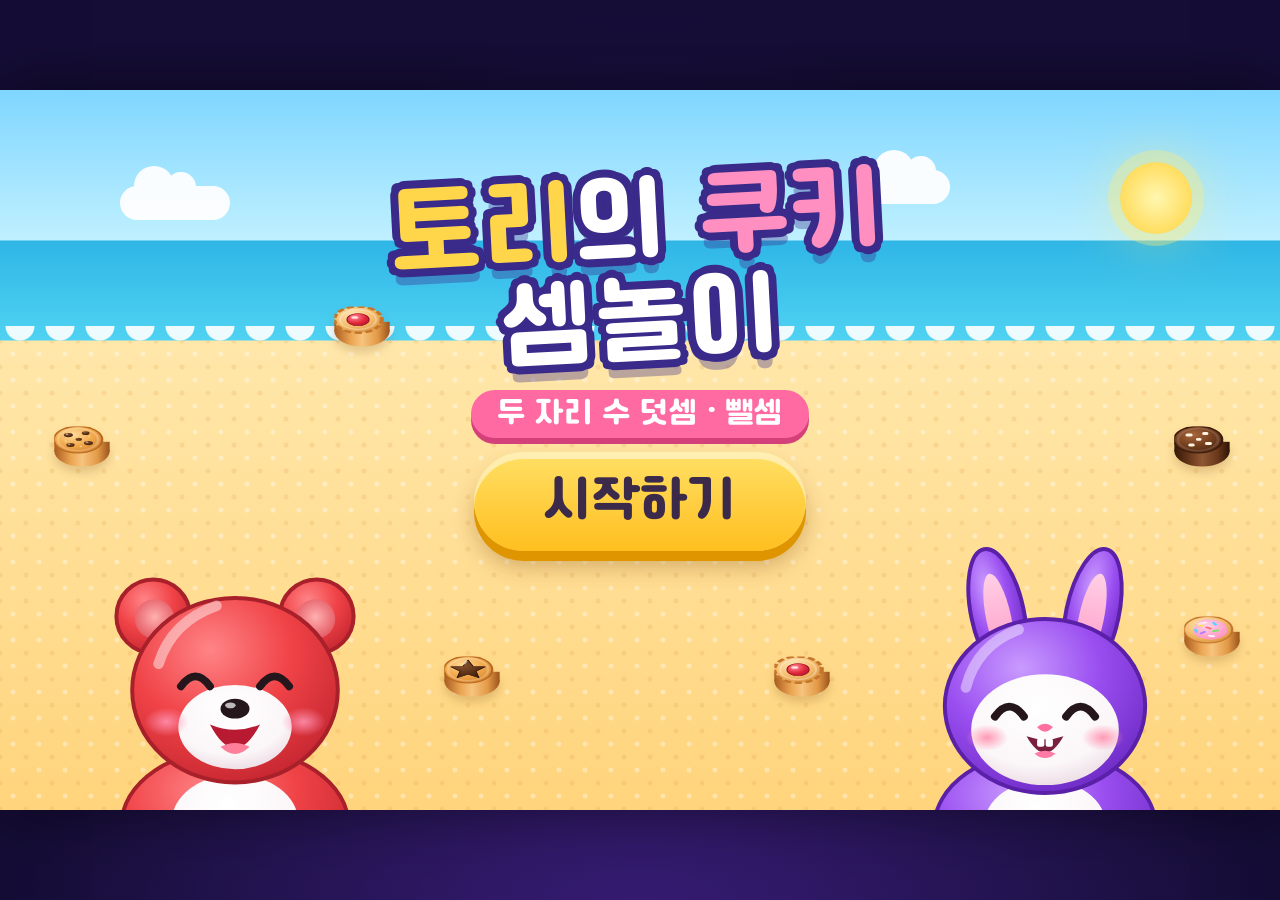
==== math.html @ 64b32925 "Switch game font to Cafe24 Ssurround, embedded as a subset The font is subset to the characters the " ====
<!doctype html>
<html lang="ko">
<head>
<meta charset="utf-8">
<meta name="viewport" content="width=device-width,initial-scale=1,maximum-scale=1,user-scalable=no,viewport-fit=cover">
<meta name="apple-mobile-web-app-capable" content="yes">
<meta name="mobile-web-app-capable" content="yes">
<meta name="apple-mobile-web-app-title" content="쿠키 셈놀이">
<title>토리의 쿠키 셈놀이</title>
<style>
/* 글꼴: tools/embed_font.py 가 아래 표시 사이에 넣는다 */
/*FONT-BEGIN*/@font-face{font-family:'Cafe24Ssurround';font-display:block;src:url([data-uri]) format('woff2')}/*FONT-END*/
/* 1280x720 고정 캔버스를 화면에 맞춰 확대/축소하는 앱형 레이아웃. 자리값 색: 십=파랑, 일=주황 */
:root{
  --navy:#1b2766; --navy-deep:#0f1846;
  --sun:#ffc93c; --sun-d:#df9500;
  --green-d:#1f8a14;
  --tori:#f04347; --bora:#9a4ef0;
  --tens:#2d7ff9; --ones:#ff8a00;
  --ink:#3b2a4a;
  --table:#ffc4da;
  --font:'Cafe24Ssurround','Apple SD Gothic Neo','Malgun Gothic','Noto Sans KR',sans-serif;
  color-scheme:light;
}
*{box-sizing:border-box}
html,body{height:100%;margin:0;overflow:hidden;background:#150d36}
body{font-family:var(--font);color:var(--ink);-webkit-user-select:none;user-select:none;-webkit-touch-callout:none;touch-action:manipulation;-webkit-tap-highlight-color:transparent}
button{font-family:var(--font);color:inherit;-webkit-tap-highlight-color:transparent;touch-action:manipulation}
button:focus-visible{outline:4px solid #fff;outline-offset:3px}
#app{position:fixed;inset:0;overflow:hidden;
  background:
    radial-gradient(1.5px 1.5px at 12% 18%,#fff 60%,transparent 70%),
    radial-gradient(1.2px 1.2px at 28% 72%,#cfc6ff 60%,transparent 70%),
    radial-gradient(1.8px 1.8px at 46% 30%,#fff 60%,transparent 70%),
    radial-gradient(1.2px 1.2px at 64% 84%,#fff 60%,transparent 70%),
    radial-gradient(1.6px 1.6px at 82% 22%,#e2dcff 60%,transparent 70%),
    radial-gradient(1.2px 1.2px at 92% 64%,#fff 60%,transparent 70%),
    radial-gradient(ellipse at 50% 120%,#3a1d7a,#150d36 70%);}
#stage{position:absolute;left:50%;top:50%;width:1280px;height:720px;transform-origin:center center;overflow:hidden;background:#fff3b5;box-shadow:0 0 60px rgba(0,0,0,.5)}
.screen{position:absolute;inset:0;display:none}
.screen.on{display:block}

/* ---------- 상단바 ---------- */
.topbar{position:absolute;left:0;right:0;top:0;height:60px;background:linear-gradient(#2a3c8e,#1b2766);display:flex;align-items:center;gap:12px;padding:0 14px;z-index:20;color:#fff;box-shadow:0 3px 0 rgba(0,0,0,.18)}
.ibtn{width:44px;height:44px;flex:none;border-radius:13px;border:none;background:linear-gradient(#ffd75e,#ffc12e);box-shadow:inset 0 3px 0 rgba(255,255,255,.5),0 4px 0 var(--sun-d);display:grid;place-items:center;cursor:pointer;padding:0}
.ibtn:active{transform:translateY(3px);box-shadow:0 1px 0 var(--sun-d)}
.ibtn svg{width:26px;height:26px}
.tb-title{font-size:25px;flex:1;min-width:0;white-space:nowrap;overflow:hidden;text-overflow:ellipsis;letter-spacing:.5px}
.pill{height:40px;border-radius:20px;background:var(--navy-deep);display:flex;align-items:center;justify-content:center;gap:8px;font-size:22px;padding:0 16px 0 10px;position:relative;overflow:hidden;font-variant-numeric:tabular-nums;flex:none}
.pill svg{width:26px;height:26px;flex:none;position:relative}
.pill span{position:relative}
.pill .fill{position:absolute;left:3px;top:3px;bottom:3px;border-radius:17px;background:linear-gradient(#ffbe45,#ff8d1c);width:0;transition:width .5s ease}

/* ---------- 놀이 화면: 방 ---------- */
.scene{position:absolute;left:0;right:0;top:60px;height:500px;overflow:hidden}
.wall{position:absolute;left:0;right:0;top:0;height:194px;background:
  radial-gradient(circle at 32px 32px,rgba(255,255,255,.7) 4px,transparent 5px) 0 0/64px 64px,
  repeating-linear-gradient(90deg,rgba(255,214,120,.28) 0 30px,transparent 30px 64px),
  linear-gradient(#fff9d8,#ffe89a)}
.wall::after{content:'';position:absolute;inset:0;background:radial-gradient(ellipse at 50% 20%,rgba(255,255,255,.55),transparent 60%)}
.bunting{position:absolute;left:0;top:-4px;width:1280px;height:46px;z-index:1;animation:sway 4s ease-in-out infinite;transform-origin:50% 0}
@keyframes sway{0%,100%{transform:rotate(-.3deg)}50%{transform:rotate(.3deg)}}
.window{position:absolute;left:532px;top:10px;width:216px;height:116px;border-radius:14px;
  background:
    radial-gradient(circle at 168px 30px,#fff6b0 0 16px,rgba(255,240,150,.5) 17px,transparent 30px),
    radial-gradient(ellipse 70px 16px at 60px 34px,#fff 60%,transparent 62%),
    radial-gradient(ellipse 40px 12px at 92px 26px,#fff 60%,transparent 62%),
    radial-gradient(ellipse 160px 50px at 40px 120px,#7fcf5b 60%,transparent 61%),
    radial-gradient(ellipse 180px 46px at 190px 126px,#98dc6c 60%,transparent 61%),
    linear-gradient(#73c8ff,#cdf1ff);
  box-shadow:0 0 0 9px #c8916c,0 0 0 12px #a8714f,inset 0 6px 12px rgba(0,0,0,.08),0 10px 18px 10px rgba(120,70,20,.12)}
.window::before,.window::after{content:'';position:absolute;background:linear-gradient(90deg,#b98060,#d7a17c,#b98060)}
.window::before{left:50%;top:0;bottom:0;width:8px;margin-left:-4px}
.window::after{top:50%;left:0;right:0;height:8px;margin-top:-4px;background:linear-gradient(#d7a17c,#b98060)}
.sill{position:absolute;left:512px;top:128px;width:256px;height:12px;border-radius:5px;background:linear-gradient(#e0ab84,#b98060);box-shadow:0 5px 8px rgba(120,70,20,.2)}
.curtain{position:absolute;top:0;width:52px;height:156px;border-radius:0 0 26px 26px;background:repeating-linear-gradient(90deg,#a3dc6a 0 9px,#c6f08f 9px 17px,#b4e57c 17px 26px);box-shadow:inset 0 -10px 12px rgba(60,120,20,.15)}
.curtain.l{left:488px;transform:skewX(4deg)}.curtain.r{left:740px;transform:skewX(-4deg)}
.table{position:absolute;left:0;right:0;top:192px;bottom:0;z-index:2;background-color:var(--table);
  background-image:linear-gradient(rgba(150,40,90,.16),transparent 46px),linear-gradient(90deg,rgba(255,255,255,.4) 50%,transparent 50%),linear-gradient(rgba(255,255,255,.4) 50%,transparent 50%);
  background-size:100% 100%,54px 54px,54px 54px;border-top:7px solid #ffe3ee;box-shadow:0 -3px 0 #f6a9c8}

/* ---------- 캐릭터 ---------- */
.chr-wrap{position:absolute;top:0;width:220px;height:210px;z-index:1;--lx:0;--ly:0}
.chr-wrap.tori{left:200px}.chr-wrap.bora{left:860px}
.chr{width:100%;height:100%;display:block;overflow:visible}
.chr .bob{transform-origin:110px 210px;animation:breathe 2.6s ease-in-out infinite}
.chr-wrap.hop .bob{animation:hop .55s ease}
.chr-wrap.shake .bob{animation:headshake .5s ease}
@keyframes breathe{0%,100%{transform:scale(1,1)}50%{transform:scale(1.018,.985)}}
@keyframes hop{0%{transform:translateY(0)}20%{transform:translateY(4px) scale(1.06,.92)}50%{transform:translateY(-26px) scale(.96,1.05)}80%{transform:translateY(2px) scale(1.04,.95)}100%{transform:none}}
@keyframes headshake{0%,100%{transform:rotate(0)}25%{transform:rotate(-5deg)}75%{transform:rotate(5deg)}}
.chr .look{transform:translate(calc(var(--lx)*1px),calc(var(--ly)*1px));transition:transform .35s ease}
.chr .blink{transform-box:fill-box;transform-origin:center;animation:blink 4.6s infinite}
.chr-wrap.bora .blink{animation-delay:1.7s;animation-duration:5.3s}
@keyframes blink{0%,93%,100%{transform:scaleY(1)}95.5%{transform:scaleY(.08)}}
.chr .ears{transform-box:fill-box;transform-origin:50% 100%}
.chr-wrap.bora .earL{transform-box:fill-box;transform-origin:50% 95%;animation:earL 3.2s ease-in-out infinite}
.chr-wrap.bora .earR{transform-box:fill-box;transform-origin:50% 95%;animation:earR 3.2s ease-in-out infinite .4s}
@keyframes earL{0%,100%{transform:rotate(0)}50%{transform:rotate(-6deg)}}
@keyframes earR{0%,100%{transform:rotate(0)}50%{transform:rotate(6deg)}}
.chr .e-happy,.chr .e-sad,.chr .e-wow,.chr .m-happy,.chr .m-sad,.chr .m-wow,.chr .m-eat{display:none}
.chr[data-mood=happy] .e-normal,.chr[data-mood=happy] .m-normal,.chr[data-mood=happy] .brow,
.chr[data-mood=sad] .e-normal,.chr[data-mood=sad] .m-normal,.chr[data-mood=sad] .brow,
.chr[data-mood=wow] .e-normal,.chr[data-mood=wow] .m-normal,
.chr[data-mood=eat] .e-normal,.chr[data-mood=eat] .m-normal,.chr[data-mood=eat] .brow{display:none}
.chr[data-mood=happy] .e-happy,.chr[data-mood=happy] .m-happy,.chr[data-mood=sad] .e-sad,.chr[data-mood=sad] .m-sad,
.chr[data-mood=wow] .e-wow,.chr[data-mood=wow] .m-wow,.chr[data-mood=eat] .e-happy,.chr[data-mood=eat] .m-eat{display:inline}
.chr .m-eat{transform-box:fill-box;transform-origin:50% 0;animation:chew .22s ease-in-out infinite alternate}
@keyframes chew{from{transform:scaleY(1)}to{transform:scaleY(.35)}}
.paws{position:absolute;top:178px;width:160px;height:40px;z-index:4;pointer-events:none}
.paws.tori{left:230px}.paws.bora{left:890px}
.paws .p{transform-box:fill-box;transform-origin:50% 100%;transition:transform .2s}
.paws.clap .p1{animation:pawtap .3s ease-in-out infinite alternate}
.paws.clap .p2{animation:pawtap .3s ease-in-out infinite alternate .15s}
@keyframes pawtap{from{transform:translateY(0)}to{transform:translateY(-12px) rotate(-6deg)}}

/* ---------- 말풍선 / 칠판 ---------- */
.bub{position:absolute;top:14px;width:136px;height:136px;border-radius:50%;background:radial-gradient(circle at 38% 30%,#fff 55%,#f1ecfb);display:grid;place-items:center;font-size:84px;line-height:1;z-index:4;box-shadow:0 7px 0 rgba(120,60,90,.14),0 12px 22px rgba(120,60,90,.14)}
.bub::after{content:'';position:absolute;bottom:-14px;left:50%;margin-left:-14px;border:14px solid transparent;border-top-color:#f9f7fd;border-bottom:0}
.bub.l{left:58px;color:var(--tori)}.bub.r{left:1086px;color:var(--bora)}
.bub .num{display:block;font-variant-numeric:tabular-nums}
.blabel{position:absolute;top:158px;width:150px;text-align:center;font-size:19px;z-index:4;color:#fff;background:rgba(80,40,110,.82);border-radius:14px;padding:3px 0}
.blabel.l{left:51px}.blabel.r{left:1079px}
.blabel:empty{display:none}
.qbox{display:grid;place-items:center;width:72px;height:86px;border:5px solid #e3263a;color:#e3263a;font-size:70px;border-radius:6px}
.qbox.typed{border-color:var(--bora);color:var(--bora);font-size:60px;width:96px}
.qbox .ghost{opacity:.3}
.bub.pop{animation:bubpop .4s cubic-bezier(.2,1.6,.4,1)}
@keyframes bubpop{0%{transform:scale(.8)}50%{transform:scale(1.14)}100%{transform:scale(1)}}
.eq{position:absolute;left:460px;top:126px;width:360px;height:70px;z-index:4;background:linear-gradient(#428a67,#2f6b4f);border:7px solid #c8916c;border-radius:14px;color:#fff;font-size:42px;display:flex;align-items:center;justify-content:center;gap:10px;box-shadow:inset 0 2px 0 rgba(255,255,255,.15),0 0 0 2px #a8714f,0 8px 12px rgba(80,30,40,.28);white-space:nowrap}
.eq .t{color:#a6d0ff}.eq .o{color:#ffd28a}.eq .op{color:#fff;opacity:.9}
.eq .q{display:inline-grid;place-items:center;min-width:52px;height:50px;border:3px dashed rgba(255,255,255,.7);border-radius:8px;font-size:38px}
.eq .lbl{font-size:30px;opacity:.9}
.eq .solved{color:#c8ff9e;display:inline-block;animation:bubpop .45s cubic-bezier(.2,1.6,.4,1)}

/* ---------- 접시 / 쿠키 ---------- */
.plate{position:absolute;top:204px;width:600px;height:280px;border-radius:150px/120px;background:radial-gradient(ellipse at 50% 25%,#fff,#eef2f6);z-index:3;box-shadow:0 11px 0 #ecc3d6,0 20px 28px rgba(160,40,90,.25),inset 0 -5px 0 rgba(0,0,0,.04)}
.plate::before{content:'';position:absolute;inset:16px;border-radius:134px/104px;background:radial-gradient(ellipse at 50% 30%,#fbffff,#d3edf6);box-shadow:inset 0 6px 10px rgba(80,130,160,.18)}
.plate::after{content:'';position:absolute;left:70px;top:8px;width:150px;height:22px;border-radius:50%;border-top:5px solid rgba(255,255,255,.95);transform:rotate(-6deg)}
.plate.L{left:20px}.plate.R{left:660px}
.scene.mode-count .plate.L{left:340px}
.scene.mode-count .plate.R{display:none}
.inner{position:absolute;inset:0;display:flex;align-items:flex-end;justify-content:center;gap:20px;padding-bottom:42px}
.rods{display:flex;gap:3px;align-items:flex-end;min-height:190px}
.singles{position:relative;width:236px;height:164px;flex:none}
.tfbg{position:absolute;left:-6px;width:248px;height:84px;padding:6px;display:grid;grid-template-columns:repeat(5,44px);grid-template-rows:34px 34px;gap:4px;border-radius:16px;background:linear-gradient(#fffaf2,#f6ead8);box-shadow:0 4px 0 #e6cfae,0 6px 10px rgba(140,90,30,.15)}
.tfbg i{border-radius:50%;margin:3px 2px;background:radial-gradient(ellipse at 50% 40%,#e6cfb0 40%,#f3e4cf 75%);box-shadow:inset 0 2px 3px rgba(120,80,30,.18)}
.tfbg.f0{bottom:-6px}.tfbg.f1{top:-6px;display:none}
.singles.two .tfbg.f1{display:grid;animation:pin .35s cubic-bezier(.2,1.4,.4,1)}
.sgrid{position:absolute;inset:0;display:grid;grid-template-columns:repeat(5,44px);grid-template-rows:34px 34px 12px 34px 34px;gap:4px}
.item{position:relative;cursor:pointer;will-change:transform;transform-origin:50% 75%}
.ck{width:44px;height:34px}
.ck>svg{width:100%;height:100%;display:block;filter:drop-shadow(0 3px 1px rgba(120,60,20,.28))}
.rod{width:30px;height:190px}
.rod>svg{width:100%;height:100%;display:block;overflow:visible;filter:drop-shadow(2px 4px 1px rgba(120,60,20,.25))}
.rod .band{transform-box:fill-box;transform-origin:center}
.rod.wrap .band{animation:bandwrap .5s cubic-bezier(.2,1.5,.4,1) both}
@keyframes bandwrap{from{transform:scaleX(0) scaleY(.4)}to{transform:none}}
.rod.snap .band{animation:bandsnap .4s ease-in forwards}
@keyframes bandsnap{to{transform:translate(18px,-40px) rotate(40deg);opacity:0}}
.item.counted>svg{filter:drop-shadow(0 0 4px #ffd000) drop-shadow(0 0 3px #ffb300) drop-shadow(0 3px 1px rgba(120,60,20,.25))}
.item.glow>svg{filter:drop-shadow(0 0 7px #fff36b) drop-shadow(0 0 3px #ffcf00)}
.badge{position:absolute;left:50%;transform:translateX(-50%);background:linear-gradient(#ffe066,#ffc12e);color:var(--ink);border-radius:10px;font-size:18px;padding:1px 7px;white-space:nowrap;box-shadow:0 2px 0 var(--sun-d);pointer-events:none;animation:badgein .35s cubic-bezier(.2,1.6,.4,1)}
@keyframes badgein{from{transform:translateX(-50%) scale(0)}}
.rod .badge{top:-30px;font-size:19px}
.ck .badge{top:-16px;font-size:14px;padding:0 5px}

.hand{position:absolute;left:0;top:0;width:66px;height:66px;z-index:30;pointer-events:none;display:none;filter:drop-shadow(0 4px 4px rgba(0,0,0,.25))}
.hand.on{display:block;animation:handtap 1s ease-in-out infinite}
@keyframes handtap{0%,100%{translate:0 0}50%{translate:6px 14px}}

/* ---------- 효과 ---------- */
.fx{position:absolute;inset:0;pointer-events:none;z-index:40;overflow:hidden}
.okring{position:absolute;left:50%;top:50%;width:230px;height:230px;margin:-115px 0 0 -115px;border-radius:50%;border:46px solid #4fd534;box-shadow:inset 0 0 0 5px rgba(255,255,255,.55),0 0 0 8px #fff,0 12px 22px rgba(0,0,0,.25);background:radial-gradient(circle,rgba(255,255,255,.35),transparent 60%);animation:okpop 1.1s ease forwards}
@keyframes okpop{0%{transform:scale(.2) rotate(-40deg);opacity:0}25%{transform:scale(1.12) rotate(0);opacity:1}40%{transform:scale(1)}80%{transform:scale(1);opacity:1}100%{transform:scale(1.25);opacity:0}}
.xmark{position:absolute;left:50%;top:50%;width:170px;height:170px;margin:-85px 0 0 -85px;animation:xpop .9s ease forwards}
@keyframes xpop{0%{transform:scale(.2);opacity:0}25%{transform:scale(1.1);opacity:1}35%{transform:scale(1) translateX(-10px)}45%{transform:translateX(10px)}55%{transform:translateX(-6px)}65%{transform:none;opacity:1}100%{opacity:0}}
.xmark::before,.xmark::after{content:'';position:absolute;left:50%;top:50%;width:170px;height:38px;margin:-19px 0 0 -85px;border-radius:19px;background:#ff4a5a;box-shadow:0 0 0 6px #fff}
.xmark::before{transform:rotate(45deg)}.xmark::after{transform:rotate(-45deg)}
.spark{position:absolute;font-size:28px;line-height:1;animation:spark .9s ease-out forwards}
@keyframes spark{0%{transform:translate(0,0) scale(.4) rotate(0);opacity:1}100%{transform:translate(var(--dx),var(--dy)) scale(1.1) rotate(200deg);opacity:0}}
.conf{position:absolute;width:12px;height:18px;border-radius:3px;animation:conf 1.4s cubic-bezier(.2,.6,.4,1) forwards}
@keyframes conf{0%{transform:translate(0,0) rotate(0);opacity:1}60%{opacity:1}100%{transform:translate(var(--dx),calc(var(--dy) + 260px)) rotate(var(--r));opacity:0}}
.puff{position:absolute;width:14px;height:14px;border-radius:50%;background:#fff;opacity:.9;animation:puff .45s ease-out forwards}
@keyframes puff{to{transform:translate(var(--dx),var(--dy)) scale(1.8);opacity:0}}
.crumb{position:absolute;width:7px;height:6px;border-radius:40%;background:#c98236;animation:crumb .7s ease-in forwards}
@keyframes crumb{to{transform:translate(var(--dx),60px) rotate(140deg);opacity:0}}
.floattxt{position:absolute;font-size:34px;color:#fff;text-shadow:-3px -3px 0 #3b2a4a,3px -3px 0 #3b2a4a,-3px 3px 0 #3b2a4a,3px 3px 0 #3b2a4a,0 4px 0 #3b2a4a,0 -4px 0 #3b2a4a,4px 0 0 #3b2a4a,-4px 0 0 #3b2a4a;animation:floatup 1.1s ease-out forwards;white-space:nowrap}
.floattxt.sm{font-size:22px;color:#ffe066;animation-duration:.8s}
@keyframes floatup{0%{transform:translate(-50%,0) scale(.5);opacity:0}20%{transform:translate(-50%,-10px) scale(1.15);opacity:1}100%{transform:translate(-50%,-70px) scale(1);opacity:0}}
.banner{position:absolute;left:50%;top:150px;transform:translateX(-50%);background:linear-gradient(#ffe066,#ffbe1f);color:var(--ink);font-size:40px;padding:10px 34px;border-radius:40px;box-shadow:0 6px 0 var(--sun-d),0 12px 20px rgba(120,60,0,.25);white-space:nowrap;animation:banner 1.5s cubic-bezier(.2,1.4,.4,1) forwards}
@keyframes banner{0%{transform:translateX(-50%) scale(0)}15%{transform:translateX(-50%) scale(1.1)}25%,80%{transform:translateX(-50%) scale(1);opacity:1}100%{transform:translateX(-50%) translateY(-20px);opacity:0}}

/* ---------- 풀이 설명 ---------- */
.explain{position:absolute;inset:0;z-index:35;display:none;background:rgba(45,20,70,.5)}
.explain.on{display:block;animation:fadein .3s ease}
@keyframes fadein{from{opacity:0}to{opacity:1}}
.xb{position:absolute;top:14px;width:136px;height:136px;border-radius:50%;background:#fff;display:grid;place-items:center;font-size:84px;box-shadow:0 0 0 6px rgba(255,255,255,.35)}
.xb.l{left:58px;color:var(--tori)}.xb.r{left:1086px;color:var(--bora)}
.arr{position:absolute;left:210px;top:70px;width:862px;height:26px}
.arr .track{position:absolute;left:0;right:34px;top:3px;height:20px;background:#fff;border-radius:4px}
.arr .afill{position:absolute;left:0;top:3px;height:20px;width:0;background:#5be22f;border-radius:4px}
.arr.go .afill{animation:afill 1s ease forwards .2s}
@keyframes afill{to{width:calc(100% - 34px)}}
.arr .head{position:absolute;right:0;top:-12px;border:25px solid transparent;border-left:36px solid #fff;border-right:0;transition:border-left-color .2s 1.2s}
.arr.go .head{border-left-color:#5be22f}
.arrlabel{position:absolute;left:210px;width:828px;top:20px;text-align:center;color:#fff;font-size:32px;text-shadow:0 2px 0 rgba(0,0,0,.35)}
.vcard{position:absolute;left:190px;top:190px;width:900px;height:296px;background:#fff;border-radius:30px;box-shadow:0 10px 0 rgba(90,40,120,.25);display:flex;align-items:center;gap:34px;padding:18px 40px;animation:cardin .45s cubic-bezier(.2,1.3,.4,1)}
@keyframes cardin{from{transform:translateY(40px) scale(.9);opacity:0}to{transform:none;opacity:1}}
.vg{display:grid;grid-template-columns:56px 84px 84px;grid-template-rows:28px 30px 64px 64px 8px 66px;font-size:58px;text-align:center;align-items:center;flex:none;font-variant-numeric:tabular-nums}
.vg .hd{font-size:21px;border-radius:9px;margin:0 14px;line-height:28px}
.vg .t{color:var(--tens)}.vg .o{color:var(--ones)}
.vg .hd.t{background:var(--tens);color:#fff}.vg .hd.o{background:var(--ones);color:#fff}
.vg .mk{font-size:28px;color:#e3263a;align-self:end}
.vg .line{grid-column:1/4;height:6px;background:var(--ink);border-radius:3px}
.vg .op{font-size:56px;color:var(--ink)}
.vg .strike{position:relative}
.vg .strike::after{content:'';position:absolute;left:14%;right:14%;top:50%;height:6px;background:#e3263a;border-radius:3px;transform:rotate(-30deg) scaleX(0);animation:strike .3s ease forwards var(--d,0s)}
@keyframes strike{to{transform:rotate(-30deg) scaleX(1)}}
.vg .res{font-size:64px}
.pin{opacity:0;animation:pin .35s cubic-bezier(.2,1.4,.4,1) forwards;animation-delay:var(--d,0s)}
@keyframes pin{from{opacity:0;transform:scale(.3)}to{opacity:1;transform:none}}
.vsteps{display:flex;flex-direction:column;gap:12px;font-size:29px;min-width:0}
.vsteps .st{display:flex;align-items:center;gap:10px;line-height:1.25}
.vsteps .st b{font-weight:400;color:#fff;background:var(--ink);border-radius:10px;padding:2px 10px;font-size:22px;flex:none}
.vsteps .st b.o{background:var(--ones)}.vsteps .st b.t{background:var(--tens)}.vsteps .st b.r{background:#e3263a}
.vsteps .big{font-size:40px;margin-top:4px}
.cntrow{display:flex;align-items:center;gap:14px;font-size:32px}
.miniset{display:flex;gap:4px;align-items:flex-end;flex:none;width:250px;flex-wrap:wrap}
.miniset .mr{width:14px;height:64px;border-radius:6px;background:repeating-linear-gradient(#f3a646 0 5px,#c9802f 5px 6.4px);position:relative}
.miniset .mr::after{content:'';position:absolute;left:-2px;right:-2px;top:24px;height:14px;background:var(--tens);border-radius:3px}
.miniset .mc{width:20px;height:20px;border-radius:50%;background:radial-gradient(circle at 40% 35%,#f8c46e,#e19a3f);border:2px solid #c9802f}

/* ---------- 아래 판 ---------- */
.dock{position:absolute;left:0;right:0;top:560px;height:160px;z-index:6;background:linear-gradient(#f9a6c6,#f084ae);display:flex;align-items:center;justify-content:center;gap:26px;border-top:6px solid #ffd3e3;box-shadow:inset 0 10px 14px -8px rgba(150,30,80,.25)}
.ans{width:200px;height:112px;border:none;border-radius:24px;background:linear-gradient(#6ee752,#36bb22 70%);box-shadow:inset 0 6px 0 rgba(255,255,255,.4),inset 0 -6px 0 rgba(0,0,0,.08),0 8px 0 var(--green-d),0 14px 18px rgba(80,0,40,.22);color:#fff;font-size:74px;line-height:1;text-shadow:0 3px 0 rgba(0,0,0,.18);cursor:pointer;animation:ansin .4s cubic-bezier(.2,1.5,.4,1) backwards;font-variant-numeric:tabular-nums}
.ans:active{transform:translateY(6px);box-shadow:inset 0 6px 0 rgba(255,255,255,.35),0 2px 0 var(--green-d)}
.ans.wrong{background:#cdbdc6;box-shadow:0 8px 0 #9f8d99;color:#f5eef2;animation:shake .45s ease;pointer-events:none}
.ans.right{animation:rightpop .5s cubic-bezier(.2,1.6,.4,1)}
.ans.pulse{animation:pulse .9s ease-in-out infinite}
@keyframes ansin{from{transform:translateY(50px) scale(.6);opacity:0}}
@keyframes rightpop{0%{transform:scale(1)}40%{transform:scale(1.18)}100%{transform:scale(1.05)}}
@keyframes shake{0%,100%{transform:translateX(0)}20%{transform:translateX(-12px)}40%{transform:translateX(10px)}60%{transform:translateX(-7px)}80%{transform:translateX(4px)}}
@keyframes pulse{0%,100%{transform:scale(1)}50%{transform:scale(1.08);filter:brightness(1.15)}}
.prompt{display:flex;align-items:center;gap:16px;background:#fff;border-radius:44px;padding:16px 40px 16px 18px;font-size:34px;box-shadow:0 7px 0 #df73a0,0 12px 18px rgba(120,20,70,.18);animation:ansin .4s ease backwards;max-width:1180px}
.prompt .ic{width:52px;height:52px;border-radius:50%;background:var(--bora);display:grid;place-items:center;flex:none}
.prompt .ic svg{width:32px;height:32px}
.kp{display:flex;gap:10px}
.key{width:78px;height:100px;border:none;border-radius:18px;background:linear-gradient(#6ee752,#36bb22 70%);box-shadow:inset 0 5px 0 rgba(255,255,255,.4),0 7px 0 var(--green-d);color:#fff;font-size:54px;cursor:pointer;line-height:1;text-shadow:0 2px 0 rgba(0,0,0,.18)}
.key:active{transform:translateY(5px);box-shadow:0 2px 0 var(--green-d)}
.key.del{width:110px;background:linear-gradient(#ffb8cf,#ff8db1);box-shadow:inset 0 5px 0 rgba(255,255,255,.35),0 7px 0 #d55c86;font-size:30px}
.key.ok{width:150px;background:linear-gradient(#ffdf6e,#ffbd1f);box-shadow:inset 0 5px 0 rgba(255,255,255,.45),0 7px 0 var(--sun-d);color:var(--ink);font-size:40px;text-shadow:none}
.nextbtn{position:relative;overflow:hidden;width:420px;height:104px;border:none;border-radius:52px;background:linear-gradient(#ffdf6e,#ffbd1f);box-shadow:inset 0 6px 0 rgba(255,255,255,.45),0 8px 0 var(--sun-d);font-size:46px;color:var(--ink);cursor:pointer;animation:ansin .4s ease backwards}
.nextbtn .tm{position:absolute;left:0;bottom:0;height:10px;background:rgba(160,90,0,.35);width:0}
.nextbtn span{position:relative}

/* ---------- 지도 ---------- */
.mapbg{position:absolute;inset:0;background:linear-gradient(#7fd6ff 0,#bff0ff 150px,#2fb6e6 151px,#4fd2f2 250px,#ffe7aa 251px,#ffd47c 100%)}
.mapbg::after{content:'';position:absolute;left:0;right:0;top:251px;bottom:0;background:radial-gradient(circle,rgba(255,255,255,.35) 2px,transparent 3px) 0 0/26px 26px,radial-gradient(circle,rgba(220,150,60,.18) 2px,transparent 3px) 13px 13px/26px 26px}
.wave{position:absolute;left:0;right:0;top:236px;height:28px;background:radial-gradient(circle at 20px 0,#fff 14px,transparent 15px) 0 0/40px 28px;opacity:.9;animation:wave 3s ease-in-out infinite}
@keyframes wave{0%,100%{background-position:0 0}50%{background-position:14px 3px}}
.sun{position:absolute;left:1120px;top:72px;width:72px;height:72px;border-radius:50%;background:radial-gradient(circle,#fff7b0,#ffd23c);box-shadow:0 0 0 12px rgba(255,236,120,.35),0 0 60px rgba(255,236,120,.6)}
.cloud{position:absolute;height:34px;border-radius:20px;background:#fff;opacity:.95;animation:drift 18s linear infinite alternate}
.cloud::before,.cloud::after{content:'';position:absolute;background:#fff;border-radius:50%}
.cloud::before{width:40px;height:40px;left:14px;top:-20px}.cloud::after{width:30px;height:30px;left:46px;top:-14px}
@keyframes drift{to{transform:translateX(80px)}}
.mapdeco{position:absolute;pointer-events:none}
.mappath{position:absolute;inset:0;pointer-events:none}
.node{position:absolute;width:150px;height:170px;border:none;background:none;padding:0;cursor:pointer;display:flex;flex-direction:column;align-items:center;gap:4px}
.node .pad{width:96px;height:96px;border-radius:50%;display:grid;place-items:center;font-size:46px;color:#fff;background:radial-gradient(circle at 50% 30%,#d3dae8,#8794b0 70%);box-shadow:inset 0 -8px 0 rgba(0,0,0,.15),inset 0 6px 0 rgba(255,255,255,.35),0 8px 0 #6c7894,0 14px 16px rgba(120,80,20,.3);text-shadow:0 3px 0 rgba(0,0,0,.2)}
.node.done .pad{background:radial-gradient(circle at 50% 30%,#a8ecff,#2e9fe6 70%);box-shadow:inset 0 -8px 0 rgba(0,0,0,.15),inset 0 6px 0 rgba(255,255,255,.4),0 8px 0 #1c74b8,0 14px 16px rgba(120,80,20,.3)}
.node.rec .pad{background:radial-gradient(circle at 50% 30%,#ffe49a,#ff9a1f 70%);box-shadow:inset 0 -8px 0 rgba(0,0,0,.12),inset 0 6px 0 rgba(255,255,255,.45),0 8px 0 #d26d00,0 0 0 8px rgba(255,255,255,.75),0 14px 18px rgba(120,80,20,.35);animation:recpulse 1.4s ease-in-out infinite}
@keyframes recpulse{0%,100%{transform:scale(1)}50%{transform:scale(1.06)}}
.node .nl{font-size:19px;background:rgba(255,255,255,.94);color:var(--ink);border-radius:12px;padding:2px 10px;white-space:nowrap;margin-top:8px;box-shadow:0 3px 0 rgba(180,120,40,.25)}
.node .ns{display:flex;gap:2px}
.node .ns svg{width:24px;height:24px}
.maptori{position:absolute;width:132px;height:126px;pointer-events:none;z-index:5;transition:left .5s cubic-bezier(.4,0,.3,1),top .5s cubic-bezier(.4,0,.3,1);filter:drop-shadow(0 8px 5px rgba(120,70,20,.22))}
.maptori .in{width:100%;height:100%;animation:mapbob 1.2s ease-in-out infinite}
.maptori.jump .in{animation:mapjump .5s ease}
@keyframes mapbob{0%,100%{transform:translateY(0)}50%{transform:translateY(-8px)}}
@keyframes mapjump{0%{transform:translateY(0)}45%{transform:translateY(-70px)}100%{transform:translateY(0)}}
.chest{position:absolute;width:130px;height:150px;border:none;background:none;cursor:pointer;padding:0;display:flex;flex-direction:column;align-items:center}
.chest svg{width:110px;height:100px}
.chest .nl{font-size:19px;background:rgba(255,255,255,.94);border-radius:12px;padding:2px 10px;margin-top:6px}

/* ---------- 시작 화면 ---------- */
.splashcard{position:absolute;left:50%;top:84px;transform:translateX(-50%);display:flex;flex-direction:column;align-items:center;gap:14px;text-align:center;z-index:3}
.logo{font-size:96px;line-height:1.05;color:#fff;letter-spacing:2px;transform:rotate(-3deg);animation:logoin .8s cubic-bezier(.2,1.5,.4,1) backwards;
  text-shadow:-6px -6px 0 #3a2a8a,6px -6px 0 #3a2a8a,-6px 6px 0 #3a2a8a,6px 6px 0 #3a2a8a,0 -8px 0 #3a2a8a,0 8px 0 #3a2a8a,-8px 0 0 #3a2a8a,8px 0 0 #3a2a8a,0 16px 0 rgba(58,42,138,.35)}
@keyframes logoin{from{transform:rotate(-3deg) scale(.3);opacity:0}}
.logo .c1{color:#ffd54a}.logo .c2{color:#ff8fc1}
.subpill{font-size:30px;color:#fff;background:#ff6aa2;border-radius:30px;padding:6px 26px;box-shadow:0 6px 0 #d4417a}
.bigbtn{border:none;cursor:pointer;font-size:50px;color:var(--ink);background:linear-gradient(#ffe066,#ffbf1f);border-radius:60px;padding:20px 70px;box-shadow:inset 0 7px 0 rgba(255,255,255,.5),0 10px 0 var(--sun-d),0 16px 22px rgba(120,60,0,.3);animation:pulse 1.6s ease-in-out infinite}
.bigbtn:active{transform:translateY(6px)}
.splashchars{position:absolute;left:0;right:0;bottom:0;height:280px;pointer-events:none}
.splashchars .chr-wrap{top:auto;bottom:-20px;width:290px;height:277px}
.splashchars .chr-wrap .bob{animation:hopidle 2.2s ease-in-out infinite}
@keyframes hopidle{0%,100%{transform:translateY(0)}50%{transform:translateY(-12px) scale(1.01,.99)}}
.floatck{position:absolute;width:64px;height:50px;animation:floaty 3s ease-in-out infinite;filter:drop-shadow(0 6px 4px rgba(120,70,20,.2))}
@keyframes floaty{0%,100%{transform:translateY(0) rotate(-8deg)}50%{transform:translateY(-16px) rotate(8deg)}}
.rotatehint{position:absolute;inset:0;z-index:200;background:rgba(20,10,50,.92);color:#fff;display:none;flex-direction:column;align-items:center;justify-content:center;gap:20px;font-size:48px;text-align:center}
.rotatehint.on{display:flex}

/* ---------- 결과 화면 ---------- */
.clearbg{position:absolute;inset:0;background:radial-gradient(circle at 25% 45%,rgba(255,255,255,.45),transparent 35%),linear-gradient(160deg,#6c86ff,#8c6cf2 55%,#c79bf5)}
.rays{position:absolute;left:330px;top:370px;width:1400px;height:1400px;margin:-700px 0 0 -700px;background:repeating-conic-gradient(rgba(255,255,255,.12) 0 10deg,transparent 10deg 20deg);border-radius:50%;animation:spin 30s linear infinite;-webkit-mask:radial-gradient(circle,#000 20%,transparent 60%);mask:radial-gradient(circle,#000 20%,transparent 60%)}
@keyframes spin{to{transform:rotate(360deg)}}
.bubbleo{position:absolute;border-radius:50%;border:3px solid rgba(255,255,255,.55);background:radial-gradient(circle at 30% 30%,rgba(255,255,255,.6),rgba(255,255,255,.05) 60%);animation:floaty 5s ease-in-out infinite}
.hangstar{position:absolute;top:0;width:2px;background:rgba(255,255,255,.6)}
.hangstar svg{position:absolute;bottom:-22px;left:-18px;width:38px;height:38px}
.podium{position:absolute;left:100px;top:540px;width:460px;height:90px;border-radius:50%;background:linear-gradient(#f2f7ff,#a9c8f5);box-shadow:inset 0 -12px 0 #7fa4e0,0 14px 0 #5f7fc4,0 24px 30px rgba(40,30,120,.3);z-index:2}
.podchar{position:absolute;z-index:1;width:250px;height:240px}
.podchar.a{left:110px;top:322px}.podchar.b{left:300px;top:330px}
.podchar .chr-wrap{position:absolute;left:0;top:0;width:100%;height:100%}
.podchar .chr-wrap .bob{animation:dance .8s ease-in-out infinite}
.podchar.b .chr-wrap .bob{animation-delay:.4s}
@keyframes dance{0%,100%{transform:rotate(-5deg) translateY(0)}50%{transform:rotate(5deg) translateY(-18px)}}
.cpanel{position:absolute;left:600px;top:40px;width:640px;display:flex;flex-direction:column;align-items:center;gap:14px;z-index:3}
.cleartitle{font-size:118px;line-height:1;color:#ffe14d;transform:rotate(-4deg);letter-spacing:4px;animation:cleartitle .6s cubic-bezier(.2,1.5,.4,1) backwards;
  text-shadow:-7px -7px 0 #3b2a7a,7px -7px 0 #3b2a7a,-7px 7px 0 #3b2a7a,7px 7px 0 #3b2a7a,0 -9px 0 #3b2a7a,0 9px 0 #3b2a7a,-9px 0 0 #3b2a7a,9px 0 0 #3b2a7a,0 18px 0 rgba(40,20,90,.3)}
@keyframes cleartitle{from{transform:rotate(-4deg) scale(.2);opacity:0}}
.cmsg{font-size:34px;color:#fff;text-shadow:0 3px 0 rgba(40,20,90,.4)}
.stars3{display:flex;gap:18px}
.stars3 svg{width:86px;height:86px;filter:drop-shadow(0 5px 0 rgba(40,20,90,.3))}
.stars3 .on{animation:starin .5s cubic-bezier(.2,1.6,.4,1) backwards}
@keyframes starin{from{transform:scale(0) rotate(-90deg)}}
.crow{display:flex;gap:18px;align-items:stretch}
.stats{background:rgba(255,255,255,.94);border-radius:22px;padding:14px 24px;display:grid;grid-template-columns:auto auto;column-gap:24px;row-gap:8px;font-size:28px;align-content:center;font-variant-numeric:tabular-nums}
.stats .k{color:#7a6a90}
.rewards{display:flex;gap:12px}
.rcard{width:128px;background:linear-gradient(#ffe3f1,#ffc4e1);border:4px solid #fff;border-radius:20px;display:flex;flex-direction:column;align-items:center;justify-content:center;gap:4px;padding:10px 6px;font-size:17px;text-align:center;animation:pin .4s cubic-bezier(.2,1.4,.4,1) backwards;opacity:1}
.rcard svg{width:58px;height:58px}
.rcard b{font-weight:400;font-size:26px;color:#2e6fd8}
.cbtns{display:flex;gap:14px;margin-top:4px}
.cbtn{border:none;cursor:pointer;font-size:30px;border-radius:40px;padding:14px 30px;background:#fff;color:var(--ink);box-shadow:0 7px 0 rgba(60,30,110,.35)}
.cbtn.main{background:linear-gradient(#6ee752,#36bb22);color:#fff;box-shadow:0 7px 0 var(--green-d)}
.cbtn.alt{background:linear-gradient(#ffdf6e,#ffbd1f);box-shadow:0 7px 0 var(--sun-d)}
.cbtn:active{transform:translateY(5px)}
.confetti{position:absolute;inset:0;pointer-events:none;z-index:50;overflow:hidden}
.confetti i{position:absolute;top:-30px;width:14px;height:22px;border-radius:3px;animation:fall linear forwards}
@keyframes fall{to{transform:translateY(800px) rotate(720deg)}}

/* ---------- 별 전환 / 모달 ---------- */
.wipe{position:absolute;inset:0;z-index:150;pointer-events:none;display:none}
.wipe.on{display:block;pointer-events:auto}
.wipe svg{position:absolute;width:520px;height:520px;margin:-260px 0 0 -260px;transform:scale(0) rotate(-30deg);transition:transform .5s cubic-bezier(.3,1.2,.5,1)}
.wipe.cover svg{transform:scale(1) rotate(0)}
.modal{position:absolute;inset:0;z-index:120;background:rgba(30,15,60,.55);display:none;align-items:center;justify-content:center}
.modal.on{display:flex;animation:fadein .2s ease}
.mcard{width:640px;background:#fff;border-radius:34px;padding:30px 40px 34px;display:flex;flex-direction:column;align-items:center;gap:16px;box-shadow:0 14px 0 rgba(60,30,110,.3);animation:cardin .35s cubic-bezier(.2,1.3,.4,1);text-align:center}
.mcard h2{margin:0;font-weight:400;font-size:44px}
.mcard .chip{font-size:22px;color:#fff;background:var(--bora);border-radius:16px;padding:3px 16px}
.mcard p{margin:0;font-size:27px;color:#5d4f70;line-height:1.4}
.mcard .ex{font-size:46px;background:#2f6b4f;color:#fff;border-radius:16px;padding:6px 28px;border:6px solid #c8916c}
.mcard .ex .t{color:#a6d0ff}.mcard .ex .o{color:#ffd28a}
.mbtns{display:flex;gap:16px;margin-top:6px}
.setrow{width:100%;display:flex;align-items:center;justify-content:space-between;gap:16px;font-size:28px;padding:8px 0;border-bottom:2px dashed #eadff2;text-align:left}
.seg{display:flex;background:#f0e8f7;border-radius:30px;padding:4px;gap:4px;flex:none}
.seg button{border:none;background:none;font-size:23px;padding:8px 18px;border-radius:24px;cursor:pointer;color:#6a5a80}
.seg button.on{background:var(--bora);color:#fff}
.smallnote{font-size:20px;color:#8d7fa0}
@media (prefers-reduced-motion: reduce){
  *,*::before,*::after{animation-duration:.01ms!important;animation-iteration-count:1!important;transition-duration:.01ms!important}
}
</style>
</head>
<body>
<svg width="0" height="0" style="position:absolute" aria-hidden="true" focusable="false">
  <defs>
    <!-- 쿠키 색 -->
    <radialGradient id="gDough" cx="40%" cy="32%" r="72%"><stop offset="0" stop-color="#ffdc9a"/><stop offset=".55" stop-color="#f2aa4c"/><stop offset="1" stop-color="#d4832c"/></radialGradient>
    <radialGradient id="gDoughPale" cx="40%" cy="32%" r="72%"><stop offset="0" stop-color="#ffe8b8"/><stop offset=".55" stop-color="#f6c070"/><stop offset="1" stop-color="#dc9440"/></radialGradient>
    <radialGradient id="gChoco" cx="40%" cy="32%" r="72%"><stop offset="0" stop-color="#a8673e"/><stop offset=".55" stop-color="#76401f"/><stop offset="1" stop-color="#4f2813"/></radialGradient>
    <radialGradient id="gChip" cx="35%" cy="30%" r="80%"><stop offset="0" stop-color="#8a522c"/><stop offset="1" stop-color="#3a1b0a"/></radialGradient>
    <radialGradient id="gJam" cx="35%" cy="30%" r="80%"><stop offset="0" stop-color="#ff8a95"/><stop offset=".6" stop-color="#e3283c"/><stop offset="1" stop-color="#b3142a"/></radialGradient>
    <radialGradient id="gIcing" cx="40%" cy="32%" r="75%"><stop offset="0" stop-color="#ffd3e6"/><stop offset="1" stop-color="#ff8fbf"/></radialGradient>
    <linearGradient id="sDough" x1="0" x2="1"><stop offset="0" stop-color="#a95c20"/><stop offset=".3" stop-color="#eba552"/><stop offset=".5" stop-color="#f7c47e"/><stop offset=".78" stop-color="#e39a47"/><stop offset="1" stop-color="#9c541c"/></linearGradient>
    <linearGradient id="sChoco" x1="0" x2="1"><stop offset="0" stop-color="#341707"/><stop offset=".3" stop-color="#6e3b1d"/><stop offset=".5" stop-color="#8f5733"/><stop offset=".78" stop-color="#6a381b"/><stop offset="1" stop-color="#2f1406"/></linearGradient>
    <linearGradient id="gBand" x1="0" x2="1"><stop offset="0" stop-color="#1550bf"/><stop offset=".35" stop-color="#3f8dff"/><stop offset=".5" stop-color="#6aa8ff"/><stop offset=".75" stop-color="#2d7ff9"/><stop offset="1" stop-color="#1347ad"/></linearGradient>
    <!-- 캐릭터 색 -->
    <radialGradient id="gTori" cx="38%" cy="28%" r="78%"><stop offset="0" stop-color="#ff8486"/><stop offset=".5" stop-color="#f04347"/><stop offset="1" stop-color="#c42530"/></radialGradient>
    <radialGradient id="gBora" cx="38%" cy="28%" r="78%"><stop offset="0" stop-color="#c99bff"/><stop offset=".5" stop-color="#9a4ef0"/><stop offset="1" stop-color="#6c2ac4"/></radialGradient>
    <radialGradient id="gWhite" cx="45%" cy="30%" r="75%"><stop offset="0" stop-color="#ffffff"/><stop offset=".7" stop-color="#fbf6f8"/><stop offset="1" stop-color="#ead9e2"/></radialGradient>
    <radialGradient id="gEarT" cx="50%" cy="45%" r="60%"><stop offset="0" stop-color="#ffb0b0"/><stop offset="1" stop-color="#e2555f"/></radialGradient>
    <linearGradient id="gEarB" x1="0" y1="0" x2="0" y2="1"><stop offset="0" stop-color="#ffd0e6"/><stop offset="1" stop-color="#ff96c4"/></linearGradient>
    <radialGradient id="gBlush"><stop offset="0" stop-color="#ff8fae" stop-opacity=".9"/><stop offset="1" stop-color="#ff8fae" stop-opacity="0"/></radialGradient>
    <symbol id="i-star" viewBox="0 0 40 40">
      <path d="M20 3l5.2 10.8 11.8 1.6-8.6 8.2 2.1 11.7L20 29.6 9.5 35.3l2.1-11.7L3 15.4l11.8-1.6z" stroke-linejoin="round"/>
    </symbol>
    <symbol id="i-gem" viewBox="0 0 40 40">
      <path d="M10 6h20l8 10-18 20L2 16z" fill="#4cc3ff" stroke="#1d6fd1" stroke-width="2.5" stroke-linejoin="round"/>
      <path d="M2 16h36M10 6l5 10 5-10 5 10 5-10M15 16l5 20 5-20" fill="none" stroke="#1d6fd1" stroke-width="2" stroke-linejoin="round"/>
      <path d="M11 9l3 5" stroke="#fff" stroke-width="2.5" stroke-linecap="round"/>
    </symbol>
    <!-- 쿠키 윗면 (위에서 본 모양, 쌓기·낱개에서 눌러서 비스듬히 보이게 씀) -->
    <symbol id="ck-chip" viewBox="0 0 40 40">
      <circle cx="20" cy="20" r="17.5" fill="url(#gDough)" stroke="#b9691f" stroke-width="1.6"/>
      <circle cx="20" cy="20" r="14.5" fill="none" stroke="#fff" stroke-opacity=".22" stroke-width="2"/>
      <g fill="#ffe2a8" opacity=".7"><circle cx="11" cy="22" r=".9"/><circle cx="28" cy="16" r=".8"/><circle cx="22" cy="29" r=".9"/><circle cx="16" cy="11" r=".7"/></g>
      <g fill="url(#gChip)"><ellipse cx="13" cy="14" rx="3.3" ry="2.8"/><ellipse cx="25.5" cy="11.5" rx="2.8" ry="2.4"/><ellipse cx="27.5" cy="24.5" rx="3.3" ry="2.8"/><ellipse cx="14.5" cy="27" rx="3" ry="2.6"/><ellipse cx="20.5" cy="19.5" rx="2.3" ry="2"/></g>
      <g fill="#fff" opacity=".5"><circle cx="12" cy="13" r=".9"/><circle cx="26.5" cy="23.5" r=".9"/><circle cx="13.5" cy="26" r=".8"/></g>
    </symbol>
    <symbol id="ck-star" viewBox="0 0 40 40">
      <circle cx="20" cy="20" r="17.5" fill="url(#gDough)" stroke="#b9691f" stroke-width="1.6"/>
      <circle cx="20" cy="20" r="14.5" fill="none" stroke="#fff" stroke-opacity=".22" stroke-width="2"/>
      <path d="M20 7.5l3.7 8.1 8.8.7-6.7 5.8 2.1 8.6L20 26l-7.9 4.7 2.1-8.6-6.7-5.8 8.8-.7z" fill="url(#gChip)" stroke="#2f1406" stroke-width=".8" stroke-linejoin="round"/>
      <path d="M17.5 12.5l1.6-3.4" stroke="#fff" stroke-opacity=".55" stroke-width="1.4" stroke-linecap="round"/>
    </symbol>
    <symbol id="ck-jam" viewBox="0 0 40 40">
      <circle cx="20" cy="20" r="17.2" fill="url(#gDoughPale)" stroke="#c4762c" stroke-width="3" stroke-dasharray="5.4 2.6"/>
      <circle cx="20" cy="20" r="13" fill="none" stroke="#fff" stroke-opacity=".3" stroke-width="1.6"/>
      <circle cx="20" cy="20" r="8" fill="url(#gJam)" stroke="#9c1022" stroke-width=".8"/>
      <ellipse cx="17.6" cy="17.2" rx="2.6" ry="1.7" fill="#fff" opacity=".75"/>
    </symbol>
    <symbol id="ck-choco" viewBox="0 0 40 40">
      <circle cx="20" cy="20" r="17.5" fill="url(#gChoco)" stroke="#3a1b0a" stroke-width="1.6"/>
      <circle cx="20" cy="20" r="14.5" fill="none" stroke="#fff" stroke-opacity=".12" stroke-width="2"/>
      <g fill="#fff6e2"><rect x="11" y="12" width="5" height="4" rx="1.6"/><rect x="23" y="10" width="4.5" height="4" rx="1.6"/><rect x="25" y="23" width="5" height="4" rx="1.6"/><rect x="13" y="25" width="4.5" height="4" rx="1.6"/><rect x="18.5" y="18" width="4" height="3.5" rx="1.4"/></g>
    </symbol>
    <symbol id="ck-sprinkle" viewBox="0 0 40 40">
      <circle cx="20" cy="20" r="17.5" fill="url(#gDoughPale)" stroke="#c4762c" stroke-width="1.6"/>
      <path d="M20 6.5c5 0 7 2 9.5 3.5 2.5 1.6 4 4.2 4 8 0 3 1 5.2-.5 8.2-1.6 3.2-4.6 5.4-8.5 6.4-3.3.8-6 .2-8.6-1.2-3-1.6-5.6-3.6-6.4-7.4-.7-3.2-.4-6.2 1.2-9C12.6 9 15.5 6.5 20 6.5z" fill="url(#gIcing)"/>
      <g stroke-width="2.2" stroke-linecap="round"><path d="M13 14l3 1" stroke="#ffe14d"/><path d="M24 11l1.5 2.6" stroke="#5fd0ff"/><path d="M27 21l-3 1" stroke="#7be06a"/><path d="M15 25l2.4-2" stroke="#b07bff"/><path d="M21 28l3 .6" stroke="#fff"/><path d="M19 17l2.6 1.6" stroke="#ff6b78"/><path d="M11 20l.6 3" stroke="#5fd0ff"/></g>
      <ellipse cx="16" cy="11.5" rx="4" ry="1.6" fill="#fff" opacity=".55" transform="rotate(-20 16 11.5)"/>
    </symbol>
  </defs>
</svg>

<div id="app">
  <div id="stage">

    <!-- 시작 화면 -->
    <section id="scrSplash" class="screen on">
      <div class="mapbg"></div><div class="wave"></div><div class="sun"></div>
      <div class="cloud" style="left:120px;top:96px;width:110px"></div>
      <div class="cloud" style="left:860px;top:80px;width:90px"></div>
      <div class="splashchars" id="splashChars"></div>
      <div class="splashcard">
        <div class="logo"><span class="c1">토리</span>의 <span class="c2">쿠키</span><br>셈놀이</div>
        <div class="subpill">두 자리 수 덧셈 · 뺄셈</div>
        <button class="bigbtn" id="btnStart" type="button">시작하기</button>
      </div>
    </section>

    <!-- 지도 -->
    <section id="scrMap" class="screen">
      <div class="mapbg"></div><div class="wave"></div><div class="sun"></div>
      <div class="cloud" style="left:300px;top:92px;width:110px"></div>
      <div class="cloud" style="left:760px;top:78px;width:90px"></div>
      <svg class="mapdeco" style="left:960px;top:150px;width:150px;height:90px" viewBox="0 0 150 90" aria-hidden="true">
        <path d="M10 52h130l-18 30H30z" fill="#fff" stroke="#c8d6e8" stroke-width="3"/>
        <path d="M18 60h114" stroke="#ff5b6e" stroke-width="6"/>
        <rect x="56" y="22" width="44" height="30" rx="6" fill="#ff5b6e"/><rect x="62" y="28" width="12" height="10" rx="2" fill="#bfeaff"/><rect x="80" y="28" width="12" height="10" rx="2" fill="#bfeaff"/>
      </svg>
      <svg class="mapdeco" style="left:10px;top:110px;width:150px;height:230px" viewBox="0 0 150 230" aria-hidden="true">
        <path d="M70 228c4-60 6-120-6-176" stroke="#a8743f" stroke-width="18" fill="none" stroke-linecap="round"/>
        <path d="M70 228c4-60 6-120-6-176" stroke="#c99560" stroke-width="6" fill="none" stroke-dasharray="4 14"/>
        <path d="M64 52C40 30 14 34 2 52c22-6 42-2 62 0zM64 52c10-30 34-44 60-40-24 8-42 22-60 40zM64 52c30-10 60 0 78 22-28-12-52-14-78-22zM64 52C46 62 30 86 26 110c14-24 24-40 38-58zM64 52C60 26 46 8 24 2c18 18 30 32 40 50z" fill="#3dbb4f"/>
        <circle cx="62" cy="58" r="8" fill="#8a5a2b"/><circle cx="74" cy="60" r="7" fill="#8a5a2b"/>
      </svg>
      <svg class="mapdeco" style="left:560px;top:470px;width:44px;height:44px" viewBox="0 0 40 40" aria-hidden="true"><use href="#i-star" fill="#ff8a7a" stroke="#e0604f" stroke-width="2"/></svg>
      <svg class="mapdeco" style="left:1180px;top:640px;width:40px;height:40px" viewBox="0 0 40 40" aria-hidden="true"><use href="#i-star" fill="#ffb36b" stroke="#e08a3f" stroke-width="2"/></svg>
      <div id="mapCookies"></div>
      <svg class="mappath" viewBox="0 0 1280 720" aria-hidden="true">
        <path d="M190 330 L910 330 C1070 330 1125 380 1125 460 C1125 545 1070 585 910 585 L190 585" fill="none" stroke="rgba(255,255,255,.85)" stroke-width="16" stroke-linecap="round" stroke-dasharray="2 30"/>
      </svg>
      <div id="mapNodes"></div>
      <div class="maptori" id="mapTori"><div class="in" id="mapToriIn"></div></div>
      <div class="topbar">
        <div class="tb-title">토리의 쿠키 셈놀이</div>
        <div class="pill" style="min-width:210px"><div class="fill" id="dailyFill"></div><svg viewBox="0 0 40 40"><use href="#i-star" fill="#ffd23c" stroke="#e59b00" stroke-width="2"/></svg><span id="dailyTxt">오늘 0/20</span></div>
        <div class="pill" style="min-width:120px"><svg viewBox="0 0 40 40"><use href="#i-gem"/></svg><span id="gemTxt">0</span></div>
        <button class="ibtn" id="btnSettingsMap" type="button" aria-label="설정"><svg viewBox="0 0 24 24"><path fill="#3b2a4a" d="M19.4 13a7.5 7.5 0 0 0 0-2l2.1-1.6-2-3.5-2.5 1a7 7 0 0 0-1.7-1l-.4-2.6h-4l-.4 2.6a7 7 0 0 0-1.7 1l-2.5-1-2 3.5L4.6 11a7.5 7.5 0 0 0 0 2l-2.1 1.6 2 3.5 2.5-1a7 7 0 0 0 1.7 1l.4 2.6h4l.4-2.6a7 7 0 0 0 1.7-1l2.5 1 2-3.5zM12 15.5a3.5 3.5 0 1 1 0-7 3.5 3.5 0 0 1 0 7z"/></svg></button>
      </div>
      <div class="confetti" id="mapConfetti"></div>
    </section>

    <!-- 놀이 -->
    <section id="scrPlay" class="screen">
      <div class="topbar">
        <button class="ibtn" id="btnBack" type="button" aria-label="그만하기"><svg viewBox="0 0 24 24"><path d="M15 4l-8 8 8 8" fill="none" stroke="#3b2a4a" stroke-width="3.6" stroke-linecap="round" stroke-linejoin="round"/></svg></button>
        <div class="tb-title" id="playTitle">두 자리 수</div>
        <div class="pill" style="width:170px"><div class="fill" id="progFill"></div><svg viewBox="0 0 24 24"><path d="M5 3h11l3 3v15H5z" fill="#fff6dc" stroke="#e2b450" stroke-width="1.6"/><path d="M8 9h8M8 13h8M8 17h5" stroke="#c4973a" stroke-width="1.6"/></svg><span id="progTxt">1/6</span></div>
        <div class="pill" style="width:140px"><svg viewBox="0 0 24 24"><circle cx="12" cy="13" r="8.5" fill="#fff" stroke="#ffc93c" stroke-width="2.6"/><path d="M12 8.5V13l3 2" stroke="#3b2a4a" stroke-width="2" fill="none" stroke-linecap="round"/><path d="M9 2.5h6" stroke="#ffc93c" stroke-width="2.6" stroke-linecap="round"/></svg><span id="timerTxt">00:00</span></div>
        <button class="ibtn" id="btnSettingsPlay" type="button" aria-label="설정"><svg viewBox="0 0 24 24"><path fill="#3b2a4a" d="M19.4 13a7.5 7.5 0 0 0 0-2l2.1-1.6-2-3.5-2.5 1a7 7 0 0 0-1.7-1l-.4-2.6h-4l-.4 2.6a7 7 0 0 0-1.7 1l-2.5-1-2 3.5L4.6 11a7.5 7.5 0 0 0 0 2l-2.1 1.6 2 3.5 2.5-1a7 7 0 0 0 1.7 1l.4 2.6h4l.4-2.6a7 7 0 0 0 1.7-1l2.5 1 2-3.5zM12 15.5a3.5 3.5 0 1 1 0-7 3.5 3.5 0 0 1 0 7z"/></svg></button>
      </div>
      <div class="scene" id="scene">
        <div class="wall"></div>
        <svg class="bunting" viewBox="0 0 1280 46" aria-hidden="true"><path d="M0 6 Q160 30 320 8 Q480 30 640 8 Q800 30 960 8 Q1120 30 1280 6" fill="none" stroke="#c8916c" stroke-width="2.5"/><g id="flags"></g></svg>
        <div class="curtain l"></div><div class="window"></div><div class="curtain r"></div><div class="sill"></div>
        <div class="chr-wrap tori" id="chTori"></div>
        <div class="chr-wrap bora" id="chBora"></div>
        <div class="table"></div>
        <div class="paws tori" id="pawsTori"></div>
        <div class="paws bora" id="pawsBora"></div>
        <div class="bub l" id="bubL"></div><div class="blabel l" id="labL"></div>
        <div class="bub r" id="bubR"></div><div class="blabel r" id="labR"></div>
        <div class="eq" id="eqBoard"></div>
        <div class="plate L" id="plateL"></div>
        <div class="plate R" id="plateR"></div>
        <svg class="hand" id="hand" viewBox="0 0 64 64" aria-hidden="true"><path d="M22 4c4 0 7 3 7 7v16l4-1c3 0 6 2 6 5l4-1c3 0 6 2 6 5h3c3 0 6 3 6 6v10c0 8-7 14-15 14H35c-6 0-10-3-13-8L12 41c-2-3 0-7 4-7 2 0 4 1 5 3l4 5V11c0-4-1-7-3-7z" fill="#fff" stroke="#3b2a4a" stroke-width="3" stroke-linejoin="round"/></svg>
        <div class="explain" id="explain"></div>
        <div class="fx" id="fx"></div>
      </div>
      <div class="dock" id="dock"></div>
    </section>

    <!-- 결과 -->
    <section id="scrClear" class="screen">
      <div class="clearbg"></div>
      <div class="rays"></div>
      <div id="clearDeco"></div>
      <div class="podium"></div>
      <div class="podchar b" id="podBora"></div>
      <div class="podchar a" id="podTori"></div>
      <div class="cpanel">
        <div class="cleartitle">CLEAR!</div>
        <div class="cmsg" id="clearMsg">잘했어요!</div>
        <div class="stars3" id="clearStars"></div>
        <div class="crow">
          <div class="stats" id="clearStats"></div>
          <div class="rewards" id="clearRewards"></div>
        </div>
        <div class="cbtns" id="clearBtns"></div>
      </div>
      <div class="confetti" id="confetti"></div>
    </section>

    <div class="modal" id="modal"><div class="mcard" id="mcard"></div></div>
    <div class="wipe" id="wipe"></div>
    <div class="rotatehint" id="rotateHint"><div>📱↻</div><div>화면을 가로로 돌려 주세요</div><button class="cbtn" id="btnRotateOk" type="button">그냥 할래요</button></div>
  </div>
</div>

<script>
// 효과음: tools/gen_sfx.py 로 만들고 tools/embed_sfx.py 가 아래 표시 사이에 넣는다
window.SFX_SRC=/*SFX-BEGIN*/{"boop":"[data-uri]","bundle":"[data-uri]","click":"[data-uri]","correct":"[data-uri]","fanfare":"[data-uri]","gem":"[data-uri]","land":"[data-uri]","nom":"[data-uri]","pick":"[data-uri]","star":"[data-uri]","tick":"[data-uri]","unpack":"[data-uri]","whoosh":"[data-uri]","wipe":"[data-uri]","wrong":"[data-uri]"}/*SFX-END*/;
</script>
<script>
(function(){
'use strict';
const $=s=>document.querySelector(s);
const W=1280,H=720;
const stage=$('#stage');
let S=1,rotateDismissed=false;
function fit(){
  S=Math.min(innerWidth/W,innerHeight/H);
  stage.style.transform='translate(-50%,-50%) scale('+S+')';
  $('#rotateHint').classList.toggle('on',innerHeight>innerWidth&&innerWidth<700&&!rotateDismissed);
}
addEventListener('resize',fit);
$('#btnRotateOk').onclick=()=>{rotateDismissed=true;fit();};
fit();

const wait=ms=>new Promise(r=>setTimeout(r,ms));
const ri=(a,b)=>a+Math.floor(Math.random()*(b-a+1));
const rnd=(a,b)=>a+Math.random()*(b-a);
const pick=a=>a[Math.floor(Math.random()*a.length)];
function shuffle(a){a=a.slice();for(let i=a.length-1;i>0;i--){const j=Math.floor(Math.random()*(i+1));[a[i],a[j]]=[a[j],a[i]];}return a;}
const pad2=n=>String(n).padStart(2,'0');
const fmtTime=ms=>{const s=Math.floor(ms/1000);return pad2(Math.floor(s/60))+':'+pad2(s%60);};

/* ---------------- 저장 ---------------- */
const KEY='tori-cookie-math-v1';
const DEF={stars:{},gems:0,day:'',today:0,settings:{sfx:true,count:6,input:'choice'},total:{solved:0,correct:0}};
function load(){
  let d=null;
  try{d=JSON.parse(localStorage.getItem(KEY));}catch(e){}
  const base=JSON.parse(JSON.stringify(DEF));
  if(!d||typeof d!=='object')return base;
  return Object.assign(base,d,{settings:Object.assign(base.settings,d.settings||{}),total:Object.assign(base.total,d.total||{})});
}
const store=load();
function save(){try{localStorage.setItem(KEY,JSON.stringify(store));}catch(e){}}
function todayStr(){const d=new Date();return d.getFullYear()+'-'+(d.getMonth()+1)+'-'+d.getDate();}
function rollDay(){if(store.day!==todayStr()){store.day=todayStr();store.today=0;save();}}
rollDay();
const DAILY_GOAL=20;

/* ---------------- 효과음 ---------------- */
let ac=null,master=null;const SND={};
function ensureAudio(){
  try{
    if(!ac){
      const C=window.AudioContext||window.webkitAudioContext;if(!C)return;
      ac=new C();master=ac.createGain();master.gain.value=.9;master.connect(ac.destination);
      Object.keys(window.SFX_SRC||{}).forEach(k=>{
        const url=window.SFX_SRC[k],bin=atob(url.slice(url.indexOf(',')+1)),buf=new Uint8Array(bin.length);
        for(let i=0;i<bin.length;i++)buf[i]=bin.charCodeAt(i);
        ac.decodeAudioData(buf.buffer,d=>{SND[k]=d;},()=>{});
      });
    }
    if(ac.state==='suspended')ac.resume();
  }catch(e){}
}
function sfx(name,o){
  o=o||{};
  if(!store.settings.sfx||!ac||!SND[name])return;
  try{
    const s=ac.createBufferSource();s.buffer=SND[name];s.playbackRate.value=o.rate||1;
    const g=ac.createGain();g.gain.value=o.vol==null?1:o.vol;
    s.connect(g);g.connect(master);s.start(ac.currentTime+(o.delay||0));
  }catch(e){}
}
const PENTA=[0,2,4,7,9,12,14,16,19,21,24,26,28];
const semi=n=>Math.pow(2,n/12);
document.addEventListener('pointerdown',ensureAudio,{passive:true});

/* ---------------- 그림 ---------------- */
const CK_TYPES=['chip','star','jam','choco','sprinkle'];
const sideOf=t=>t==='choco'?'sChoco':'sDough';
const topOf=t=>t==='choco'?'#7d4628':'#f2b660';
function toriSVG(){return `<svg class="chr" data-mood="normal" viewBox="0 0 220 210" aria-hidden="true"><g class="bob">
<ellipse cx="110" cy="206" rx="86" ry="58" fill="url(#gTori)" stroke="#a8202a" stroke-width="3"/>
<ellipse cx="110" cy="204" rx="48" ry="36" fill="url(#gWhite)"/>
<g class="ears"><circle cx="48" cy="48" r="28" fill="url(#gTori)" stroke="#a8202a" stroke-width="3"/><circle cx="49" cy="50" r="15" fill="url(#gEarT)"/>
<circle cx="172" cy="48" r="28" fill="url(#gTori)" stroke="#a8202a" stroke-width="3"/><circle cx="171" cy="50" r="15" fill="url(#gEarT)"/></g>
<ellipse cx="110" cy="104" rx="78" ry="70" fill="url(#gTori)" stroke="#a8202a" stroke-width="3"/>
<path d="M52 84Q62 52 96 40" stroke="#fff" stroke-opacity=".45" stroke-width="8" fill="none" stroke-linecap="round"/>
<ellipse cx="110" cy="132" rx="43" ry="32" fill="url(#gWhite)"/>
<ellipse cx="58" cy="128" rx="17" ry="11" fill="url(#gBlush)"/><ellipse cx="162" cy="128" rx="17" ry="11" fill="url(#gBlush)"/>
<g class="look">
 <g class="e-normal"><g class="blink"><ellipse cx="80" cy="98" rx="9.5" ry="12.5" fill="#24161a"/><ellipse cx="140" cy="98" rx="9.5" ry="12.5" fill="#24161a"/>
  <circle cx="76.5" cy="92.5" r="3.8" fill="#fff"/><circle cx="136.5" cy="92.5" r="3.8" fill="#fff"/><circle cx="83" cy="103" r="1.8" fill="#fff"/><circle cx="143" cy="103" r="1.8" fill="#fff"/></g></g>
 <g class="e-wow"><circle cx="80" cy="97" r="12" fill="#24161a"/><circle cx="140" cy="97" r="12" fill="#24161a"/><circle cx="76" cy="92" r="4.5" fill="#fff"/><circle cx="136" cy="92" r="4.5" fill="#fff"/></g>
</g>
<g class="brow"><path d="M68 80L92 83M152 80L128 83" stroke="#8f1420" stroke-width="6.5" stroke-linecap="round"/></g>
<g class="e-happy"><path d="M69 101Q80 86 91 101M129 101Q140 86 151 101" stroke="#24161a" stroke-width="6" fill="none" stroke-linecap="round"/></g>
<g class="e-sad"><path d="M68 86L91 80M152 86L129 80" stroke="#8f1420" stroke-width="5.5" stroke-linecap="round"/><ellipse cx="81" cy="101" rx="7" ry="8" fill="#24161a"/><ellipse cx="139" cy="101" rx="7" ry="8" fill="#24161a"/><path d="M74 112q-4 9 1 11 5-2 1-11z" fill="#7fd0ff"/></g>
<ellipse cx="110" cy="118" rx="11" ry="7.5" fill="#24161a"/><ellipse cx="106.5" cy="115.5" rx="4" ry="2.2" fill="#fff" opacity=".7"/>
<g class="m-normal"><path d="M97 131Q110 148 123 131Q110 136 97 131Z" fill="#b81a32"/><path d="M103 139Q110 145 117 139Q110 136 103 139Z" fill="#ff8aa0"/></g>
<g class="m-happy"><path d="M91 130Q110 166 129 130Q110 138 91 130Z" fill="#b81a32"/><path d="M99 147Q110 158 121 147Q110 141 99 147Z" fill="#ff7f9a"/></g>
<g class="m-sad"><path d="M98 145Q110 134 122 145" stroke="#24161a" stroke-width="4.5" fill="none" stroke-linecap="round"/></g>
<g class="m-wow"><ellipse cx="110" cy="141" rx="8" ry="10" fill="#b81a32"/></g>
</g></svg>`;}
function boraSVG(){return `<svg class="chr" data-mood="normal" viewBox="0 0 220 210" aria-hidden="true"><g class="bob">
<ellipse cx="110" cy="208" rx="84" ry="58" fill="url(#gBora)" stroke="#5b20a8" stroke-width="3"/>
<ellipse cx="110" cy="206" rx="46" ry="34" fill="url(#gWhite)"/>
<g class="earL"><ellipse cx="74" cy="46" rx="20" ry="50" transform="rotate(-12 74 46)" fill="url(#gBora)" stroke="#5b20a8" stroke-width="3"/><ellipse cx="75" cy="50" rx="9.5" ry="35" transform="rotate(-12 75 50)" fill="url(#gEarB)"/></g>
<g class="earR"><ellipse cx="146" cy="46" rx="20" ry="50" transform="rotate(12 146 46)" fill="url(#gBora)" stroke="#5b20a8" stroke-width="3"/><ellipse cx="145" cy="50" rx="9.5" ry="35" transform="rotate(12 145 50)" fill="url(#gEarB)"/></g>
<ellipse cx="110" cy="116" rx="76" ry="66" fill="url(#gBora)" stroke="#5b20a8" stroke-width="3"/>
<path d="M50 102Q58 70 90 58" stroke="#fff" stroke-opacity=".42" stroke-width="8" fill="none" stroke-linecap="round"/>
<ellipse cx="110" cy="134" rx="56" ry="42" fill="url(#gWhite)"/>
<ellipse cx="66" cy="140" rx="16" ry="10" fill="url(#gBlush)"/><ellipse cx="154" cy="140" rx="16" ry="10" fill="url(#gBlush)"/>
<g class="look">
 <g class="e-normal"><g class="blink"><ellipse cx="83" cy="121" rx="9" ry="11.5" fill="#24161a"/><ellipse cx="137" cy="121" rx="9" ry="11.5" fill="#24161a"/>
  <circle cx="79.5" cy="116" r="3.6" fill="#fff"/><circle cx="133.5" cy="116" r="3.6" fill="#fff"/><circle cx="86" cy="126" r="1.7" fill="#fff"/><circle cx="140" cy="126" r="1.7" fill="#fff"/></g></g>
 <g class="e-wow"><circle cx="83" cy="120" r="11.5" fill="#24161a"/><circle cx="137" cy="120" r="11.5" fill="#24161a"/><circle cx="79" cy="115" r="4.3" fill="#fff"/><circle cx="133" cy="115" r="4.3" fill="#fff"/></g>
</g>
<g class="e-happy"><path d="M72 124Q83 109 94 124M126 124Q137 109 148 124" stroke="#24161a" stroke-width="6" fill="none" stroke-linecap="round"/></g>
<g class="e-sad"><path d="M74 119q9 9 18 0M128 119q9 9 18 0" stroke="#24161a" stroke-width="5" fill="none" stroke-linecap="round"/><path d="M78 128q-4 9 1 11 5-2 1-11z" fill="#7fd0ff"/></g>
<path d="M104 132Q110 127 116 132Q110 139 104 132Z" fill="#ff6fa0"/>
<g class="m-normal"><path d="M99 140Q104.5 147 110 140Q115.5 147 121 140" stroke="#24161a" stroke-width="3.6" fill="none" stroke-linecap="round" stroke-linejoin="round"/></g>
<g class="m-happy"><path d="M96 139Q110 164 124 139Q110 144 96 139Z" fill="#7a1f3d"/><rect x="104" y="140.5" width="5.5" height="6.5" rx="1.6" fill="#fff"/><rect x="110.5" y="140.5" width="5.5" height="6.5" rx="1.6" fill="#fff"/><path d="M102 152Q110 159 118 152Q110 148 102 152Z" fill="#ff7aa5"/></g>
<g class="m-eat"><path d="M98 139Q110 158 122 139Q110 143 98 139Z" fill="#7a1f3d"/><rect x="104" y="140" width="5" height="6" rx="1.5" fill="#fff"/><rect x="111" y="140" width="5" height="6" rx="1.5" fill="#fff"/></g>
<g class="m-sad"><path d="M99 152Q110 142 121 152" stroke="#24161a" stroke-width="4.5" fill="none" stroke-linecap="round"/></g>
<g class="m-wow"><ellipse cx="110" cy="148" rx="7.5" ry="9.5" fill="#7a1f3d"/></g>
</g></svg>`;}
function pawsSVG(kind){
  const T=kind==='tori',fill=T?'url(#gTori)':'url(#gWhite)',st=T?'#a8202a':'#b9a3d6',bean=T?'#ffb0b8':'#ffb3d6';
  const paw=(x,c)=>`<g class="p ${c}"><ellipse cx="${x}" cy="24" rx="24" ry="15" fill="${fill}" stroke="${st}" stroke-width="2.5"/><g fill="${bean}"><ellipse cx="${x-10}" cy="17" rx="4" ry="3.2"/><ellipse cx="${x}" cy="14" rx="4" ry="3.2"/><ellipse cx="${x+10}" cy="17" rx="4" ry="3.2"/></g></g>`;
  return `<svg viewBox="0 0 160 40" width="160" height="40" aria-hidden="true">${paw(30,'p1')}${paw(130,'p2')}</svg>`;
}
function starSVG(on){return `<svg viewBox="0 0 40 40" aria-hidden="true"><use href="#i-star" fill="${on?'#ffd23c':'#d9d2e6'}" stroke="${on?'#e59b00':'#b7aac8'}" stroke-width="2"/></svg>`;}
function chestSVG(open){return `<svg viewBox="0 0 110 100" aria-hidden="true">
${open?'<ellipse cx="55" cy="40" rx="40" ry="18" fill="#fff59a" opacity=".8"/>':''}
<rect x="10" y="46" width="90" height="48" rx="8" fill="#c9773a" stroke="#7a3f17" stroke-width="3"/>
${open?'<path d="M12 46 L20 14 H90 L98 46Z" fill="#e0904d" stroke="#7a3f17" stroke-width="3"/><circle cx="38" cy="40" r="6" fill="#4cc3ff"/><circle cx="56" cy="36" r="7" fill="#ffd23c"/><circle cx="72" cy="41" r="6" fill="#ff7aa5"/>'
:'<path d="M10 52 Q10 20 55 20 Q100 20 100 52Z" fill="#e0904d" stroke="#7a3f17" stroke-width="3"/>'}
<rect x="10" y="50" width="90" height="8" fill="#ffd23c" stroke="#7a3f17" stroke-width="2"/>
<rect x="47" y="50" width="16" height="20" rx="3" fill="#ffd23c" stroke="#7a3f17" stroke-width="2.5"/>
</svg>`;}
// 낱개 쿠키: 비스듬히 본 납작한 원판
function cookieSVG(t){
  return `<svg viewBox="0 0 44 34" aria-hidden="true"><ellipse cx="22" cy="21.5" rx="19" ry="10.5" fill="url(#${sideOf(t)})"/><rect x="3" y="15" width="38" height="6.5" fill="url(#${sideOf(t)})"/>
  <svg x="3" y="4.5" width="38" height="21" viewBox="2.5 2.5 35 35" preserveAspectRatio="none"><use href="#ck-${t}"/></svg></svg>`;
}
function makeCookie(t){const d=document.createElement('div');d.className='item ck';d.innerHTML=cookieSVG(t);return d;}
// 10개 묶음: 쿠키 10장을 쌓고 파란 띠를 두른 모양
function makeRod(t){
  const d=document.createElement('div');d.className='item rod';
  let s=`<svg viewBox="0 0 30 190" aria-hidden="true">`;
  for(let i=0;i<10;i++){
    const y=170-i*14,dx=(i%3-1)*.6;
    s+=`<g transform="translate(${dx} 0)"><ellipse cx="15" cy="${y+13}" rx="13.5" ry="6" fill="url(#${sideOf(t)})"/><rect x="1.5" y="${y}" width="27" height="13" fill="url(#${sideOf(t)})"/><ellipse cx="15" cy="${y}" rx="13.5" ry="6" fill="${topOf(t)}" stroke="rgba(90,40,10,.35)" stroke-width=".7"/></g>`;
  }
  s+=`<svg x="1.5" y="38" width="27" height="12" viewBox="2.5 2.5 35 35" preserveAspectRatio="none"><use href="#ck-${t}"/></svg>`;
  s+=`<g class="band"><path d="M.5 92A14.5 6 0 0 0 29.5 92V114A14.5 6 0 0 1 .5 114Z" fill="url(#gBand)" stroke="#0f3f9e" stroke-width=".8"/><path d="M2 95A13 5 0 0 0 28 95" stroke="#fff" stroke-opacity=".5" stroke-width="1.2" fill="none"/>
  <text x="15" y="110" text-anchor="middle" font-size="12.5" font-weight="bold" fill="#fff" font-family="Arial,sans-serif">10</text></g>`;
  d.innerHTML=s+'</svg>';
  return d;
}
function makePlate(el){
  el.innerHTML=`<div class="inner"><div class="rods"></div><div class="singles"><div class="tfbg f1">${'<i></i>'.repeat(10)}</div><div class="tfbg f0">${'<i></i>'.repeat(10)}</div><div class="sgrid"></div></div></div>`;
  return {el,rods:el.querySelector('.rods'),singles:el.querySelector('.singles'),sgrid:el.querySelector('.sgrid')};
}
function layoutSingles(P){
  const cs=[...P.sgrid.children];
  cs.forEach((c,i)=>{const f=Math.floor(i/10),k=i%10,r=Math.floor(k/5),col=k%5;c.style.gridColumn=String(col+1);c.style.gridRow=String(f===0?4+r:1+r);});
  P.singles.classList.toggle('two',cs.length>10);
}
const nSingles=P=>P.sgrid.children.length;
const nRods=P=>P.rods.children.length;
// 벽의 삼각 깃발
(function(){
  const cols=['#ff8fbf','#ffd54a','#7fd6ff','#9ef07a','#c59bff','#ff9f6b'];let h='';
  for(let i=0;i<32;i++){const x=20+i*40,y=6+Math.abs(Math.sin((x/320)*Math.PI))*22;h+=`<path d="M${x-13} ${y-1}L${x+13} ${y+1}L${x} ${y+24}Z" fill="${cols[i%cols.length]}" stroke="rgba(0,0,0,.08)"/>`;}
  $('#flags').innerHTML=h;
})();

/* ---------------- 단계 ---------------- */
const STAGES=[
  {id:1,gen:'count',title:'10개씩 묶어 세기',short:'묶어 세기',desc:'10개 묶음부터 세고, 낱개를 세어요.',ex:'묶음 3 · 낱개 5'},
  {id:2,gen:'add21',title:'몇십몇 + 몇',short:'몇십몇+몇',desc:'받아올림이 없는 덧셈이에요.'},
  {id:3,gen:'add22',title:'몇십몇 + 몇십몇',short:'몇십몇+몇십몇',desc:'묶음은 묶음끼리, 낱개는 낱개끼리 더해요.'},
  {id:4,gen:'sub21',title:'몇십몇 − 몇',short:'몇십몇−몇',desc:'받아내림이 없는 뺄셈이에요.'},
  {id:5,gen:'sub22',title:'몇십몇 − 몇십몇',short:'몇십몇−몇십몇',desc:'묶음은 묶음끼리, 낱개는 낱개끼리 빼요.'},
  {id:6,gen:'addC',title:'받아올림 있는 덧셈',short:'받아올림 덧셈',desc:'낱개가 10개가 되면 한 묶음으로 바꿔요!'},
  {id:7,gen:'subB',title:'받아내림 있는 뺄셈',short:'받아내림 뺄셈',desc:'낱개가 모자라면 한 묶음을 풀어요!'},
  {id:8,gen:'mix',title:'섞어서 도전!',short:'섞어서 도전',desc:'덧셈 뺄셈을 섞어서 답을 직접 써요. 쿠키를 옮겨서 힌트를 볼 수 있어요.',challenge:true}
];
const T=n=>Math.floor(n/10),O=n=>n%10;
function mk(op,a,b){return {op,a,b,ans:op==='add'?a+b:op==='sub'?a-b:a};}
const GEN={
  count(){let n;do{n=ri(11,99);}while(n%10===0&&Math.random()<.6);return mk('count',n,0);},
  add21(){let a,b;do{a=ri(10,89);b=ri(1,9);}while(O(a)+b>9);return mk('add',a,b);},
  add22(){let a,b;do{a=ri(10,88);b=ri(10,88);}while(T(a)+T(b)>9||O(a)+O(b)>9||(O(a)===0&&O(b)===0&&Math.random()<.8));return mk('add',a,b);},
  sub21(){let a,b;do{a=ri(11,99);b=ri(1,9);}while(b>O(a));return mk('sub',a,b);},
  sub22(){let a,b;do{a=ri(21,99);b=ri(10,a-1);}while(O(b)>O(a)||T(b)>T(a)||(O(b)===0&&Math.random()<.7));return mk('sub',a,b);},
  addC(){let a,b;if(Math.random()<.45){do{a=ri(11,89);b=ri(2,9);}while(O(a)+b<10||a+b>99);}else{do{a=ri(11,78);b=ri(11,78);}while(O(a)+O(b)<10||a+b>99);}return mk('add',a,b);},
  subB(){let a,b;if(Math.random()<.45){do{a=ri(20,99);b=ri(2,9);}while(b<=O(a));}else{do{a=ri(21,98);b=ri(11,a-2);}while(O(b)<=O(a)||T(b)>=T(a));}return mk('sub',a,b);},
  mix(){return GEN[pick(['add22','sub22','addC','subB','addC','subB'])]();}
};
function makeRound(st,n){
  const out=[],seen=new Set();let guard=0;
  while(out.length<n&&guard++<500){const p=GEN[st.gen]();const k=p.op+p.a+'_'+p.b;if(seen.has(k))continue;seen.add(k);out.push(p);}
  return out;
}
function choicesFor(p){
  const ans=p.ans,c=[];
  if(p.op==='add'&&O(p.a)+O(p.b)>=10)c.push(ans-10);
  if(p.op==='sub'&&O(p.b)>O(p.a))c.push((T(p.a)-T(p.b))*10+(O(p.b)-O(p.a)));
  if(p.op==='count'&&O(ans)>0&&O(ans)!==T(ans))c.push(O(ans)*10+T(ans));
  const pool=shuffle([ans+10,ans-10,ans+1,ans-1,ans+2,ans-2,ans+11,ans-9]);
  const out=[];
  for(const x of c.concat(pool)){if(x>=0&&x<=99&&x!==ans&&!out.includes(x))out.push(x);if(out.length===3)break;}
  return shuffle([ans].concat(out));
}
function eqHTML(p,showAns){
  const num=n=>n>=10?`<span class="t">${T(n)}</span><span class="o">${O(n)}</span>`:`<span class="o">${n}</span>`;
  const sym=p.op==='add'?'+':'−';
  return `${num(p.a)}<span class="op">${sym}</span>${num(p.b)}<span class="op">=</span>${showAns?`<span class="solved">${p.ans}</span>`:'<span class="q">?</span>'}`;
}
function batchim(n){return n%10===0?true:[1,3,6,7,8].includes(n%10);}
const jo=(n,a,b)=>batchim(n)?a:b;

/* ---------------- 화면 전환 ---------------- */
function show(id){document.querySelectorAll('.screen').forEach(s=>s.classList.toggle('on',s.id===id));}
const wipeEl=$('#wipe');
(function buildWipe(){
  const cols=['#ffb3d6','#a8e6ff','#fff08a','#b8f5a8','#d7b8ff','#ffcf9e'];
  const pts=[[140,120],[420,90],[700,140],[980,100],[1200,180],[80,420],[330,360],[600,420],[880,380],[1150,460],[200,660],[480,640],[760,680],[1040,650],[1260,700],[640,260]];
  wipeEl.innerHTML=pts.map((p,i)=>`<svg viewBox="0 0 40 40" style="left:${p[0]}px;top:${p[1]}px;transition-delay:${(i%8)*0.035}s"><use href="#i-star" fill="${cols[i%cols.length]}" stroke="#fff" stroke-width="1.5"/></svg>`).join('');
})();
async function starWipe(mid){
  sfx('wipe',{vol:.7});
  wipeEl.classList.add('on');
  await wait(20);wipeEl.classList.add('cover');
  await wait(650);
  mid&&mid();
  await wait(150);
  wipeEl.classList.remove('cover');
  await wait(650);
  wipeEl.classList.remove('on');
}

/* ---------------- 시작 화면 ---------------- */
$('#splashChars').innerHTML=`<div class="chr-wrap tori" style="left:90px">${toriSVG()}</div><div class="chr-wrap bora" style="left:900px">${boraSVG()}</div>`+
  [[50,330,'chip'],[440,560,'star'],[770,560,'jam'],[1170,330,'choco'],[1180,520,'sprinkle'],[330,210,'jam']].map(([x,y,t],i)=>`<div class="floatck" style="left:${x}px;top:${y-440}px;animation-delay:${i*.4}s">${cookieSVG(t)}</div>`).join('');
$('#splashChars .tori .chr').dataset.mood='happy';$('#splashChars .bora .chr').dataset.mood='happy';
$('#mapCookies').innerHTML=[[540,640,'chip'],[1205,330,'sprinkle'],[300,470,'star']].map(([x,y,t],i)=>`<div class="floatck" style="left:${x}px;top:${y}px;animation-delay:${i*.7}s">${cookieSVG(t)}</div>`).join('');
$('#mapToriIn').innerHTML=toriSVG();
$('#btnStart').onclick=()=>{
  ensureAudio();setTimeout(()=>sfx('fanfare',{vol:.6}),60);
  starWipe(()=>{renderMap();show('scrMap');});
};

/* ---------------- 지도 ---------------- */
const NODE_POS=[[190,330],[430,330],[670,330],[910,330],[1125,460],[910,585],[670,585],[430,585]];
const CHEST_POS=[190,585];
function recStage(){const s=STAGES.find(s=>!(store.stars[s.id]>0));return s?s.id:null;}
let mapToriAt=-1;
function placeMapTori(i,jump){
  const [x,y]=NODE_POS[i],el=$('#mapTori');
  el.style.left=(x-66)+'px';el.style.top=(y-174)+'px';
  if(jump){el.classList.remove('jump');void el.offsetWidth;el.classList.add('jump');}
  mapToriAt=i;
}
function renderMap(){
  rollDay();
  const rec=recStage();
  let h='';
  STAGES.forEach((s,i)=>{
    const [x,y]=NODE_POS[i],st=store.stars[s.id]||0;
    h+=`<button type="button" class="node ${st>0?'done':''} ${rec===s.id?'rec':''}" data-id="${s.id}" style="left:${x-75}px;top:${y-48}px" aria-label="${s.id}단계 ${s.title}">
      <div class="pad">${s.id}</div><div class="nl">${s.short}</div><div class="ns">${starSVG(st>=1)}${starSVG(st>=2)}${starSVG(st>=3)}</div></button>`;
  });
  const allDone=STAGES.every(s=>store.stars[s.id]>0);
  h+=`<button type="button" class="chest" id="chestBtn" style="left:${CHEST_POS[0]-65}px;top:${CHEST_POS[1]-58}px" aria-label="보물상자">${chestSVG(allDone)}<div class="nl">${allDone?'보물 열림!':'보물상자'}</div></button>`;
  $('#mapNodes').innerHTML=h;
  placeMapTori(rec?rec-1:7,false);
  $('#mapNodes').querySelectorAll('.node').forEach(b=>b.onclick=()=>{
    const id=+b.dataset.id;sfx('pick');
    if(mapToriAt!==id-1){placeMapTori(id-1,true);setTimeout(()=>{sfx('land',{vol:.6});openStageCard(id);},520);}
    else openStageCard(id);
  });
  $('#chestBtn').onclick=()=>{
    if(allDone){sfx('fanfare');confetti($('#mapConfetti'));}
    else{sfx('boop');$('#chestBtn').animate([{transform:'rotate(0)'},{transform:'rotate(-8deg)'},{transform:'rotate(8deg)'},{transform:'rotate(0)'}],{duration:400});}
  };
  $('#dailyTxt').textContent=`오늘 ${store.today}/${DAILY_GOAL}`;
  $('#dailyFill').style.width=`calc(${Math.min(1,store.today/DAILY_GOAL)*100}% - 6px)`;
  $('#gemTxt').textContent=store.gems;
}
function openStageCard(id){
  const s=STAGES[id-1],st=store.stars[id]||0;
  const ex=s.gen==='count'?s.ex:eqHTML(GEN[s.gen](),false).replace('<span class="q">?</span>','?');
  openModal(`<span class="chip">${id}단계</span><h2>${s.title}</h2><p>${s.desc}</p>
    <div class="ex">${ex}</div><div style="display:flex;gap:6px">${[1,2,3].map(i=>starSVG(st>=i).replace('<svg','<svg style="width:48px;height:48px"')).join('')}</div>
    <div class="mbtns"><button type="button" class="cbtn" data-a="close">닫기</button><button type="button" class="cbtn main" data-a="go">시작!</button></div>`,
    {go:()=>{closeModal();startRound(s);},close:closeModal});
}

/* ---------------- 모달 ---------------- */
const modal=$('#modal'),mcard=$('#mcard');
function openModal(html,actions){
  mcard.innerHTML=html;modal.classList.add('on');
  mcard.querySelectorAll('[data-a]').forEach(b=>b.onclick=()=>{sfx('click');actions[b.dataset.a]&&actions[b.dataset.a](b);});
}
function closeModal(){modal.classList.remove('on');}
function openSettings(){
  const s=store.settings;
  const seg=(key,opts)=>`<div class="seg">${opts.map(([v,l])=>`<button type="button" data-a="set" data-k="${key}" data-v="${v}" class="${String(s[key])===String(v)?'on':''}">${l}</button>`).join('')}</div>`;
  const acc=store.total.solved?Math.round(store.total.correct/store.total.solved*100):0;
  openModal(`<h2>설정</h2>
    <div class="setrow">효과음 ${seg('sfx',[[true,'켜기'],[false,'끄기']])}</div>
    <div class="setrow">한 번에 푸는 문제 ${seg('count',[[6,'6'],[8,'8'],[10,'10']])}</div>
    <div class="setrow">답하는 방법 ${seg('input',[['choice','보기 고르기'],['keypad','직접 쓰기']])}</div>
    <div class="smallnote">지금까지 ${store.total.solved}문제 · 한 번에 맞힌 비율 ${acc}% · 8단계는 항상 직접 쓰기</div>
    <div class="mbtns"><button type="button" class="cbtn" data-a="reset">기록 지우기</button><button type="button" class="cbtn main" data-a="close">닫기</button></div>`,
    {set:b=>{const k=b.dataset.k;let v=b.dataset.v;v=v==='true'?true:v==='false'?false:(k==='count'?+v:v);store.settings[k]=v;save();openSettings();},
     reset:b=>{if(b.dataset.sure){const keep=store.settings;Object.assign(store,JSON.parse(JSON.stringify(DEF)),{settings:keep});rollDay();save();renderMap();closeModal();}else{b.dataset.sure='1';b.textContent='정말 지울까요? 한 번 더 누르기';b.style.background='#ffd0d6';}},
     close:()=>{closeModal();if($('#scrMap').classList.contains('on'))renderMap();}});
}
$('#btnSettingsMap').onclick=()=>{sfx('click');openSettings();};
$('#btnSettingsPlay').onclick=()=>{sfx('click');openSettings();};

/* ---------------- 놀이 ---------------- */
const scene=$('#scene'),dock=$('#dock'),fx=$('#fx'),hand=$('#hand'),explain=$('#explain');
const bubL=$('#bubL'),bubR=$('#bubR'),labL=$('#labL'),labR=$('#labR'),eqBoard=$('#eqBoard');
$('#chTori').innerHTML=toriSVG();$('#chBora').innerHTML=boraSVG();
$('#pawsTori').innerHTML=pawsSVG('tori');$('#pawsBora').innerHTML=pawsSVG('bora');
const PL=makePlate($('#plateL')),PR=makePlate($('#plateR'));
const CH={tori:{w:$('#chTori'),paws:$('#pawsTori'),eye:[310,158]},bora:{w:$('#chBora'),paws:$('#pawsBora'),eye:[970,180]}};
let R=null,busy=false,handTimer=null,timerInt=null,nextTimer=null,lookTimer=null,countTone=0;

function setMood(which,mood,ms){
  const c=CH[which],svg=c.w.querySelector('.chr');
  svg.dataset.mood=mood;
  c.paws.classList.toggle('clap',mood==='happy');
  if(mood==='happy'||mood==='eat')hop(which);
  if(mood==='sad'){c.w.classList.remove('shake');void c.w.offsetWidth;c.w.classList.add('shake');}
  clearTimeout(c.t);if(ms)c.t=setTimeout(()=>{svg.dataset.mood='normal';c.paws.classList.remove('clap');},ms);
}
function hop(which){const w=CH[which].w;w.classList.remove('hop');void w.offsetWidth;w.classList.add('hop');clearTimeout(w._h);w._h=setTimeout(()=>w.classList.remove('hop'),560);}
// 눈동자가 누른 쿠키 쪽을 바라봄
function lookAt(x,y){
  for(const k in CH){const c=CH[k],dx=x-c.eye[0],dy=y-c.eye[1],d=Math.hypot(dx,dy)||1;c.w.style.setProperty('--lx',(dx/d*4).toFixed(2));c.w.style.setProperty('--ly',(dy/d*4).toFixed(2));}
  clearTimeout(lookTimer);lookTimer=setTimeout(()=>{for(const k in CH){CH[k].w.style.setProperty('--lx',0);CH[k].w.style.setProperty('--ly',0);}},2200);
}
function setBub(el,html){el.innerHTML=html;el.classList.remove('pop');void el.offsetWidth;el.classList.add('pop');}
const numHTML=n=>`<span class="num">${n}</span>`;
const QBOX='<span class="qbox">?</span>';
function toStage(r){const s=stage.getBoundingClientRect();return {x:(r.left-s.left)/S,y:(r.top-s.top)/S,w:r.width/S,h:r.height/S};}
function sceneXY(el){const r=toStage(el.getBoundingClientRect());return {x:r.x,y:r.y-60,w:r.w,h:r.h};}
function center(el){const r=sceneXY(el);return {x:r.x+r.w/2,y:r.y+r.h/2,top:r.y,bottom:r.y+r.h};}

// FLIP: 모든 쿠키 위치를 기억했다가 DOM을 바꾼 뒤 부드럽게 이동
function flip(mutate,mover){
  const els=[...scene.querySelectorAll('.item')],before=new Map();
  els.forEach(e=>before.set(e,e.getBoundingClientRect()));
  mutate();
  let moverAnim=null;
  scene.querySelectorAll('.item').forEach(e=>{
    const b=before.get(e);if(!b)return;
    const a=e.getBoundingClientRect(),dx=(b.left-a.left)/S,dy=(b.top-a.top)/S;
    if(Math.abs(dx)<1&&Math.abs(dy)<1)return;
    if(e===mover){
      const rot=e.classList.contains('rod')?0:360,tilt=e.classList.contains('rod')?(dx>0?-14:14):0;
      moverAnim=e.animate([
        {transform:`translate(${dx}px,${dy}px) rotate(0deg) scale(1)`},
        {transform:`translate(${dx*.5}px,${dy*.5-95}px) rotate(${rot/2+tilt}deg) scale(1.3)`,offset:.5},
        {transform:'translate(0,0) rotate('+rot+'deg) scale(1)'}
      ],{duration:560,easing:'cubic-bezier(.45,.05,.55,.95)'});
    }else{
      e.animate([{transform:`translate(${dx}px,${dy}px)`},{transform:'none'}],{duration:380,easing:'cubic-bezier(.25,.9,.35,1.15)'});
    }
  });
  return moverAnim?moverAnim.finished.catch(()=>{}):Promise.resolve();
}
function squash(el){return el.animate([{transform:'scale(1.2,.76)'},{transform:'scale(.93,1.1)'},{transform:'scale(1.03,.97)'},{transform:'none'}],{duration:340,easing:'ease-out'}).finished.catch(()=>{});}
function puff(el){
  const c=center(el);
  for(let i=0;i<6;i++){const p=document.createElement('span');p.className='puff';const a=Math.PI*(i/5),d=rnd(18,30);
    p.style.left=(c.x-7+Math.cos(a)*10)+'px';p.style.top=(c.bottom-12)+'px';p.style.setProperty('--dx',Math.cos(a)*d+'px');p.style.setProperty('--dy',(-Math.sin(a)*8)+'px');
    fx.appendChild(p);setTimeout(()=>p.remove(),500);}
}
function wiggle(el){el.animate([{transform:'rotate(0)'},{transform:'rotate(-10deg)'},{transform:'rotate(10deg)'},{transform:'rotate(-6deg)'},{transform:'rotate(0)'}],{duration:420});}
function hopEl(el,h){return el.animate([{transform:'translateY(0)'},{transform:`translateY(${-(h||14)}px) scale(1.06)`},{transform:'translateY(0)'}],{duration:260,easing:'ease-out'}).finished.catch(()=>{});}
function sparks(x,y,n){
  const colors=['#ffd23c','#ff7aa5','#7fd6ff','#9ef07a','#c59bff'];
  for(let i=0;i<n;i++){
    const s=document.createElement('span');s.className='spark';s.textContent='★';
    const ang=Math.random()*Math.PI*2,dist=70+Math.random()*120;
    s.style.left=x+'px';s.style.top=y+'px';s.style.color=pick(colors);
    s.style.setProperty('--dx',Math.cos(ang)*dist+'px');s.style.setProperty('--dy',Math.sin(ang)*dist+'px');
    s.style.fontSize=(18+Math.random()*20)+'px';
    fx.appendChild(s);setTimeout(()=>s.remove(),950);
  }
}
function confettiBurst(x,y,n){
  const cols=['#ffd23c','#ff7aa5','#7fd6ff','#9ef07a','#c59bff','#ff9f43'];
  for(let i=0;i<n;i++){
    const c=document.createElement('span');c.className='conf';
    const a=rnd(-Math.PI*.95,-Math.PI*.05),v=rnd(160,380);
    c.style.left=x+'px';c.style.top=y+'px';c.style.background=pick(cols);
    c.style.setProperty('--dx',Math.cos(a)*v+'px');c.style.setProperty('--dy',Math.sin(a)*v+'px');c.style.setProperty('--r',ri(-720,720)+'deg');
    c.style.animationDelay=rnd(0,.12)+'s';
    fx.appendChild(c);setTimeout(()=>c.remove(),1700);
  }
}
function crumbs(x,y){for(let i=0;i<7;i++){const c=document.createElement('span');c.className='crumb';c.style.left=(x+rnd(-14,14))+'px';c.style.top=(y+rnd(-4,4))+'px';c.style.setProperty('--dx',rnd(-30,30)+'px');c.style.background=pick(['#c98236','#e8a54b','#8a4a1e']);fx.appendChild(c);setTimeout(()=>c.remove(),750);}}
function floatText(x,y,txt,sm){const d=document.createElement('div');d.className='floattxt'+(sm?' sm':'');d.textContent=txt;d.style.left=x+'px';d.style.top=y+'px';fx.appendChild(d);setTimeout(()=>d.remove(),1150);}
function floatAt(el,txt,sm){const c=center(el);floatText(c.x,c.top-(sm?18:30),txt,sm);}
function banner(txt){const b=document.createElement('div');b.className='banner';b.textContent=txt;fx.appendChild(b);setTimeout(()=>b.remove(),1550);}

function startRound(st,list){
  ensureAudio();
  R={stage:st,review:!!list,probs:list?list.map(p=>Object.assign({},p)):makeRound(st,store.settings.count),i:0,results:[],t0:performance.now(),bundleTold:false,unpackTold:false};
  $('#playTitle').textContent=(list?'다시 풀기 · ':'')+`${st.id}단계 · ${st.title}`;
  clearInterval(timerInt);
  timerInt=setInterval(()=>{if(R)$('#timerTxt').textContent=fmtTime(performance.now()-R.t0);},500);
  $('#timerTxt').textContent='00:00';
  starWipe(()=>{show('scrPlay');startProblem();});
}
function updateProgress(){
  const N=R.probs.length;$('#progTxt').textContent=`${Math.min(R.i+1,N)}/${N}`;
  $('#progFill').style.width=`calc(${(R.i/N)*100}% - 6px)`;
}
function inputMode(){return R.stage.challenge?'keypad':store.settings.input;}

function startProblem(){
  const p=R.p=R.probs[R.i];
  R.phase='intro';R.attempts=0;R.typed='';R.counted=0;R.fed=false;R.remaining=p.op==='sub'?p.b:0;
  busy=false;hideHand();clearTimeout(nextTimer);countTone=0;
  explain.classList.remove('on');explain.innerHTML='';fx.innerHTML='';
  scene.classList.toggle('mode-count',p.op==='count');
  R.type=pick(CK_TYPES);
  updateProgress();
  setMood('tori','normal');setMood('bora','normal');
  [PL,PR].forEach(P=>{P.rods.innerHTML='';P.sgrid.innerHTML='';layoutSingles(P);});
  const fill=(P,n)=>{for(let i=0;i<T(n);i++)P.rods.appendChild(makeRod(R.type));for(let i=0;i<O(n);i++)P.sgrid.appendChild(makeCookie(R.type));layoutSingles(P);};
  if(p.op==='count'){
    fill(PL,p.a);
    setBub(bubL,QBOX);labL.textContent='모두 몇 개?';
    setBub(bubR,numHTML(0));labR.textContent='센 수';
    eqBoard.innerHTML=countBoard();
  }else if(p.op==='add'){
    fill(PL,p.a);fill(PR,p.b);
    setBub(bubL,numHTML(p.a));labL.textContent='토리 쿠키';
    setBub(bubR,numHTML(p.b));labR.textContent='보라 쿠키';
    eqBoard.innerHTML=eqHTML(p,false);
  }else{
    fill(PL,p.a);
    setBub(bubL,numHTML(p.a));labL.textContent='토리 쿠키';
    setBub(bubR,numHTML(p.b));labR.textContent='보라가 먹을 쿠키';
    eqBoard.innerHTML=eqHTML(p,false);
  }
  // 위에서 톡톡 떨어지며 등장
  [...scene.querySelectorAll('.item')].forEach((e,i)=>{
    e.animate([{transform:'translateY(-170px) scale(.7)',opacity:0},{transform:'translateY(0) scale(1)',opacity:1,offset:.6},{transform:'scale(1.16,.8)',offset:.75},{transform:'scale(.95,1.06)',offset:.88},{transform:'none'}],{duration:620,delay:i*38,easing:'ease-in',fill:'backwards'});
    if(i%3===0)sfx('land',{vol:.35,rate:rnd(.9,1.15),delay:(i*38+370)/1000});
  });
  if(R.stage.challenge){R.phase='answer';showAnswerUI();return;}
  R.phase='act';
  let txt;
  if(p.op==='count')txt='10개 묶음부터 하나씩 눌러서 세어 보아요';
  else if(p.op==='add')txt='보라 쿠키를 눌러서 토리 접시로 옮겨요';
  else txt=`토리 쿠키를 눌러서 보라에게 ${p.b}개 주세요`;
  showPrompt(txt);
  armHand(R.i===0?1600:3200);
}
function countBoard(){
  const t=PL.rods.querySelectorAll('.counted').length,o=PL.sgrid.querySelectorAll('.counted').length;
  return `<span class="lbl">묶음</span><span class="t">${R.counted?t:'?'}</span><span class="lbl" style="margin-left:14px">낱개</span><span class="o">${R.counted?o:'?'}</span>`;
}
function showPrompt(txt){
  dock.innerHTML=`<div class="prompt"><span class="ic"><svg viewBox="0 0 24 24"><path d="M9 11V5.5a1.5 1.5 0 0 1 3 0V11m0-1.5a1.5 1.5 0 0 1 3 0V11m0-.5a1.5 1.5 0 0 1 3 0V15a6 6 0 0 1-6 6h-1a6 6 0 0 1-5-2.7L3.5 14a1.5 1.5 0 0 1 2.4-1.8L9 15" fill="none" stroke="#fff" stroke-width="2" stroke-linecap="round" stroke-linejoin="round"/></svg></span><span>${txt}</span></div>`;
}

/* 손가락 힌트 */
function hideHand(){hand.classList.remove('on');clearTimeout(handTimer);}
function armHand(ms){clearTimeout(handTimer);handTimer=setTimeout(showHand,ms);}
function handTarget(){
  const p=R.p;
  if(p.op==='count')return PL.rods.querySelector('.item:not(.counted)')||PL.sgrid.querySelector('.item:not(.counted)');
  if(p.op==='add')return PR.rods.lastElementChild||PR.sgrid.lastElementChild;
  if(R.remaining<=0)return null;
  if(R.remaining>=10)return PL.rods.lastElementChild;
  return PL.sgrid.lastElementChild||PL.rods.lastElementChild;
}
function showHand(){
  if(!R||R.phase!=='act'||busy)return;
  const t=handTarget();if(!t)return;
  const r=sceneXY(t);
  hand.style.left=(r.x+r.w/2-22)+'px';hand.style.top=(r.y+Math.min(r.h/2,60)-4)+'px';
  hand.classList.add('on');
  armHand(7000);
}

/* 쿠키 누르기 */
scene.addEventListener('pointerdown',e=>{
  const it=e.target.closest('.item');if(!it||!R||busy)return;
  const p=R.p,c=center(it);lookAt(c.x,c.y);
  const canAct=R.phase==='act'||(R.phase==='answer'&&R.stage.challenge&&p.op!=='count');
  if(!canAct){wiggle(it);return;}
  ensureAudio();hideHand();if(R.phase==='act')armHand(7000);
  it.animate([{transform:'scale(1)'},{transform:'scale(.88)'},{transform:'scale(1)'}],{duration:140});
  const side=it.closest('.plate')===PL.el?'L':'R';
  if(p.op==='count')onCountTap(it);
  else if(p.op==='add')onAddTap(it,side);
  else onSubTap(it,side);
});
function onCountTap(it){
  if(it.classList.contains('counted')){wiggle(it);return;}
  const isRod=it.classList.contains('rod');
  if(!isRod&&PL.rods.querySelector('.item:not(.counted)')){
    PL.rods.querySelectorAll('.item:not(.counted)').forEach(wiggle);sfx('boop');floatAt(PL.rods.querySelector('.item:not(.counted)'),'묶음부터!');return;
  }
  R.counted+=isRod?10:1;
  it.classList.add('counted');
  const b=document.createElement('span');b.className='badge';b.textContent=R.counted;it.appendChild(b);
  hopEl(it,isRod?12:16);
  sfx('tick',{rate:semi(PENTA[Math.min(PENTA.length-1,countTone++)])});
  setBub(bubR,numHTML(R.counted));eqBoard.innerHTML=countBoard();
  setMood('bora','happy',600);
  if(!scene.querySelector('#plateL .item:not(.counted)')){setTimeout(()=>{setMood('tori','wow',900);toAnswer();},800);}
}
function moveItem(it,to){
  const from=it.closest('.plate')===PL.el?PL:PR,isRod=it.classList.contains('rod');
  sfx('pick',{rate:rnd(.95,1.1)});if(isRod)sfx('whoosh',{vol:.45});
  return flip(()=>{
    if(isRod)to.rods.appendChild(it);else to.sgrid.appendChild(it);
    layoutSingles(from);layoutSingles(to);
  },it).then(()=>{sfx('land',{vol:.8,rate:rnd(.9,1.12)});puff(it);return squash(it);});
}
async function onAddTap(it,side){
  if(side==='L'){wiggle(it);sfx('boop');floatAt(it,'보라 쿠키를 눌러요',true);return;}
  const isRod=it.classList.contains('rod');
  const willBundle=!isRod&&nSingles(PL)===9;
  if(willBundle)busy=true;
  const done=moveItem(it,PL);
  done.then(()=>setMood('tori','happy',700));
  if(R.phase==='act'&&bubL.textContent!=='?'){setBub(bubL,QBOX);labL.textContent='모두 몇 개?';}
  if(willBundle){await done;await bundle(PL,false);busy=false;}
  if(R.phase==='act'&&nRods(PR)+nSingles(PR)===0){await done;setTimeout(toAnswer,450);}
}
async function onSubTap(it,side){
  if(side==='R'){wiggle(it);return;}
  if(R.remaining<=0){wiggle(it);sfx('boop');return;}
  const isRod=it.classList.contains('rod');
  if(isRod){
    if(R.remaining>=10){R.remaining-=10;give(it);}
    else if(nSingles(PL)>=R.remaining){sfx('boop');wiggle(it);PL.sgrid.querySelectorAll('.item').forEach(el=>hopEl(el,10));floatAt(it,'낱개로 줄 수 있어요',true);return;}
    else{busy=true;await unpack(PL,it);busy=false;if(R.phase==='act')armHand(4000);return;}
  }else{
    R.remaining-=1;
    const willBundle=nSingles(PR)===9;
    if(willBundle)busy=true;
    const done=give(it);
    if(willBundle){await done;await bundle(PR,true);busy=false;}
  }
  if(R.remaining===0&&!R.fed){
    R.fed=true;
    setBub(bubR,'<span class="num" style="font-size:38px">고마워!</span>');
    if(R.phase==='act')setTimeout(toAnswer,900);
  }
}
function give(it){
  const done=moveItem(it,PR);
  done.then(()=>{sfx('nom',{vol:.8});setMood('bora','eat',800);crumbs(970,150);});
  if(R.remaining>0)setBub(bubR,numHTML(R.remaining));
  if(R.phase==='act'&&bubL.textContent!=='?'){setBub(bubL,QBOX);labL.textContent='남은 쿠키';}
  return done;
}
// 낱개 10개 → 묶음 1개 (받아올림)
async function bundle(P,quiet){
  const singles=[...P.sgrid.children].slice(0,10);
  setMood('tori','wow',2200);setMood('bora','wow',2200);
  for(let i=0;i<10;i++){singles[i].classList.add('glow');hopEl(singles[i],12);floatAt(singles[i],String(i+1),true);sfx('tick',{rate:semi(PENTA[i]),vol:.7});await wait(85);}
  if(!quiet)banner(R.bundleTold?'10개는 한 묶음!':'10개가 모이면 한 묶음!');R.bundleTold=true;
  await wait(250);
  const rod=makeRod(R.type);rod.style.opacity='0';
  flip(()=>P.rods.appendChild(rod));
  await wait(400);
  const rr=sceneXY(rod);
  await Promise.all(singles.map((s,i)=>{
    const sr=sceneXY(s);
    const tx=rr.x+rr.w/2-(sr.x+sr.w/2),ty=rr.y+rr.h-18-i*14-(sr.y+sr.h/2);
    return s.animate([{transform:'none'},{transform:`translate(${tx*.5}px,${ty*.5-50}px) scale(1.1)`,offset:.5},{transform:`translate(${tx}px,${ty}px) scale(.7,.5)`}],{duration:460,delay:i*40,easing:'ease-in-out',fill:'forwards'}).finished.catch(()=>{});
  }));
  singles.forEach(s=>s.remove());
  rod.style.opacity='';rod.classList.add('wrap');
  sfx('bundle');squash(rod);
  flip(()=>layoutSingles(P));
  sparks(rr.x+rr.w/2,rr.y+rr.h/2,14);floatText(rr.x+rr.w/2,rr.y-24,'10개 묶음!');
  setMood('tori','happy',900);setMood('bora','happy',900);
  await wait(450);
}
// 묶음 1개 → 낱개 10개 (받아내림)
async function unpack(P,rod){
  sfx('unpack');setMood('tori','wow',1500);
  banner(R.unpackTold?'한 묶음을 풀어요!':'낱개가 모자라요! 한 묶음을 풀어요');R.unpackTold=true;
  await rod.animate([{transform:'rotate(0)'},{transform:'rotate(-8deg) scale(1.08)'},{transform:'rotate(8deg) scale(1.08)'},{transform:'rotate(-5deg) scale(1.12)'},{transform:'rotate(0) scale(1.15)'}],{duration:480}).finished.catch(()=>{});
  rod.classList.add('snap');
  await wait(220);
  const rr=sceneXY(rod);
  const news=[];
  flip(()=>{rod.remove();for(let i=0;i<10;i++){const c=makeCookie(R.type);P.sgrid.appendChild(c);news.push(c);}layoutSingles(P);});
  news.forEach((c,i)=>{
    const cr=sceneXY(c);
    const dx=rr.x+rr.w/2-(cr.x+cr.w/2),dy=rr.y+rr.h-18-i*14-(cr.y+cr.h/2);
    c.animate([{transform:`translate(${dx}px,${dy}px) scale(.7,.5)`},{transform:`translate(${dx*.5}px,${dy*.5-60}px) rotate(180deg) scale(1.1)`,offset:.5},{transform:'none'}],{duration:560,delay:i*45,easing:'ease-out',fill:'backwards'});
  });
  sparks(rr.x+rr.w/2,rr.y+rr.h/2,10);floatText(rr.x+rr.w/2,rr.y-10,'낱개 10개!');
  await wait(1000);
  sfx('land',{vol:.5});
}

/* 답하기 */
function toAnswer(){
  if(!R||R.phase!=='act')return;
  R.phase='answer';hideHand();
  setBub(bubL,QBOX);
  labL.textContent=R.p.op==='sub'?'남은 쿠키':'모두 몇 개?';
  showAnswerUI();
}
function showAnswerUI(){
  if(R.stage.challenge){setBub(bubL,QBOX);labL.textContent='답';}
  if(inputMode()==='keypad'){
    dock.innerHTML=`<div class="kp">${[1,2,3,4,5,6,7,8,9,0].map(n=>`<button type="button" class="key" data-k="${n}">${n}</button>`).join('')}<button type="button" class="key del" data-k="del">지우기</button><button type="button" class="key ok" data-k="ok">확인</button></div>`;
    dock.querySelectorAll('.key').forEach(b=>b.onclick=()=>onKey(b.dataset.k));
    renderTyped();
  }else{
    dock.innerHTML=choicesFor(R.p).map((v,i)=>`<button type="button" class="ans" data-v="${v}" style="animation-delay:${i*70}ms">${v}</button>`).join('');
    dock.querySelectorAll('.ans').forEach(b=>b.onclick=()=>checkAnswer(+b.dataset.v,b));
  }
}
function renderTyped(){
  const ghost=R.attempts>=2&&!R.typed?`<span class="ghost">${R.p.ans}</span>`:'';
  bubL.innerHTML=`<span class="qbox ${R.typed||ghost?'typed':''}">${R.typed||ghost||'?'}</span>`;
}
function onKey(k){
  if(!R||R.phase!=='answer'||busy)return;
  sfx('click');
  if(k==='del'){R.typed=R.typed.slice(0,-1);}
  else if(k==='ok'){if(R.typed!=='')checkAnswer(+R.typed,null);return;}
  else{if(R.typed.length>=2)R.typed='';if(R.typed==='0')R.typed='';R.typed+=k;}
  renderTyped();
}
function checkAnswer(v,btn){
  if(!R||R.phase!=='answer'||busy)return;
  ensureAudio();
  if(v===R.p.ans){onCorrect(btn);return;}
  R.attempts++;
  sfx('wrong');setMood('tori','sad',1300);setMood('bora','sad',1300);
  const x=document.createElement('div');x.className='xmark';fx.appendChild(x);setTimeout(()=>x.remove(),950);
  if(btn)btn.classList.add('wrong');
  else{R.typed='';renderTyped();bubL.animate([{transform:'translateX(0)'},{transform:'translateX(-10px)'},{transform:'translateX(10px)'},{transform:'translateX(0)'}],{duration:300});}
  if(R.attempts>=2){
    if(btn){const c=dock.querySelector(`.ans[data-v="${R.p.ans}"]`);c&&c.classList.add('pulse');}
    else renderTyped();
  }
}
async function onCorrect(btn){
  R.phase='explain';busy=true;hideHand();
  const p=R.p,first=R.attempts===0;
  R.results.push({p,ok:first});
  store.total.solved++;if(first)store.total.correct++;store.today++;save();
  sfx('correct');
  if(btn){btn.classList.remove('pulse');btn.classList.add('right');}
  dock.querySelectorAll('.ans').forEach(b=>{if(b!==btn)b.style.opacity='.45';});
  const ring=document.createElement('div');ring.className='okring';fx.appendChild(ring);
  sparks(640,250,22);confettiBurst(640,260,46);
  setMood('tori','happy',2600);setMood('bora','happy',2600);setTimeout(()=>hop('bora'),160);
  setBub(bubL,numHTML(p.ans));
  bubL.style.color='var(--bora)';setTimeout(()=>bubL.style.color='',2400);
  if(p.op!=='count')eqBoard.innerHTML=eqHTML(p,true);
  await wait(1150);ring.remove();
  showExplain();
  busy=false;
}

/* 풀이 설명 */
function showExplain(){
  const p=R.p;let h='';
  if(p.op!=='count'){
    h+=`<div class="xb l">${p.a}</div><div class="xb r">${p.ans}</div>
      <div class="arrlabel">${p.b}만큼 ${p.op==='add'?'큰':'작은'} 수</div>
      <div class="arr" id="arr"><div class="track"></div><div class="afill"></div><div class="head"></div></div>`;
    h+=`<div class="vcard">${verticalHTML(p)}<div class="vsteps">${stepsHTML(p)}</div></div>`;
  }else{
    const t=T(p.a),o=O(p.a);
    h+=`<div class="vcard" style="flex-direction:column;align-items:flex-start;justify-content:center;gap:14px">
      <div class="cntrow pin" style="--d:.15s"><div class="miniset">${'<i class="mr"></i>'.repeat(t)}</div><span>10개 묶음 <b style="color:var(--tens);font-weight:400">${t}</b>개 → <b style="color:var(--tens);font-weight:400">${t*10}</b></span></div>
      <div class="cntrow pin" style="--d:.7s"><div class="miniset">${'<i class="mc"></i>'.repeat(o)}</div><span>낱개 <b style="color:var(--ones);font-weight:400">${o}</b>개 → <b style="color:var(--ones);font-weight:400">${o}</b></span></div>
      <div class="cntrow pin" style="--d:1.3s;font-size:44px">${t*10}${jo(t*10,'과','와')} ${o} → <span><span style="color:var(--tens)">${t}</span><span style="color:var(--ones)">${o}</span></span></div></div>`;
  }
  explain.innerHTML=h;explain.classList.add('on');labL.textContent='';labR.textContent='';
  const arr=$('#arr');if(arr){requestAnimationFrame(()=>arr.classList.add('go'));setTimeout(()=>sfx('whoosh',{vol:.5}),200);}
  const last=R.i>=R.probs.length-1;
  dock.innerHTML=`<button type="button" class="nextbtn" id="nextBtn"><div class="tm" id="nextTm"></div><span>${last?'결과 보기 ▶':'다음 문제 ▶'}</span></button>`;
  const DUR=7000;
  $('#nextTm').animate([{width:'0%'},{width:'100%'}],{duration:DUR,easing:'linear',fill:'forwards'});
  const go=()=>{clearTimeout(nextTimer);sfx('click');nextProblem();};
  $('#nextBtn').onclick=go;
  nextTimer=setTimeout(()=>{if(!window.__holdNext)go();},DUR);
}
function verticalHTML(p){
  const a1=T(p.a),a0=O(p.a),b1=T(p.b),b0=O(p.b),c1=T(p.ans),c0=O(p.ans);
  const carry=p.op==='add'&&a0+b0>=10,borrow=p.op==='sub'&&b0>a0;
  const sym=p.op==='add'?'+':'−';
  const cell=(txt,cls,d)=>`<div class="${cls||''}${d!=null?' pin':''}" ${d!=null?`style="--d:${d}s"`:''}>${txt}</div>`;
  let h='<div class="vg">';
  h+=cell('')+'<div class="hd t">십</div><div class="hd o">일</div>';
  h+=cell('')+(carry?cell('1','mk',1.3):borrow?cell(a1-1,'mk',.7):cell(''))+(borrow?cell('10','mk',.7):cell(''));
  h+=cell('')+`<div class="t ${borrow?'strike':''}" style="--d:.6s">${a1||''}</div>`+cell(a0,'o');
  h+=cell(sym,'op')+cell(b1||'','t')+cell(b0,'o');
  h+='<div class="line"></div>';
  h+=cell('')+cell(c1||'','t res',2.0)+cell(c0,'o res',1.2);
  return h+'</div>';
}
function stepsHTML(p){
  const a1=T(p.a),a0=O(p.a),b1=T(p.b),b0=O(p.b);
  const st=(d,tag,cls,txt)=>`<div class="st pin" style="--d:${d}s"><b class="${cls}">${tag}</b><span>${txt}</span></div>`;
  let h='';
  if(p.op==='add'){
    h+=st(.5,'일','o',`${a0} + ${b0} = ${a0+b0}`);
    if(a0+b0>=10){h+=st(1.2,'올림','r','10은 십의 자리로 1 받아올림!');h+=st(1.9,'십','t',`1 + ${a1}${b1?' + '+b1:''} = ${1+a1+b1}`);}
    else h+=st(1.6,'십','t',b1?`${a1} + ${b1} = ${a1+b1}`:`${a1} 그대로 내려요`);
  }else if(b0>a0){
    h+=st(.5,'빌림','r',`${a0} − ${b0} 못 해요! 10을 빌려와요`);
    h+=st(1.2,'일','o',`${10+a0} − ${b0} = ${10+a0-b0}`);
    h+=st(1.9,'십','t',b1?`${a1-1} − ${b1} = ${a1-1-b1}`:`${a1-1} 그대로 내려요`);
  }else{
    h+=st(.5,'일','o',`${a0} − ${b0} = ${a0-b0}`);
    h+=st(1.6,'십','t',b1?`${a1} − ${b1} = ${a1-b1}`:`${a1} 그대로 내려요`);
  }
  h+=`<div class="st big pin" style="--d:2.4s">${p.a} ${p.op==='add'?'+':'−'} ${p.b} = <span style="color:var(--bora)">${p.ans}</span></div>`;
  return h;
}
function nextProblem(){
  if(!R)return;
  clearTimeout(nextTimer);
  R.i++;
  if(R.i>=R.probs.length){finishRound();return;}
  startProblem();
}

/* 그만하기 */
$('#btnBack').onclick=()=>{
  sfx('click');
  openModal(`<h2>그만할까요?</h2><p>지금까지 푼 문제는 기록되지 않아요.</p>
    <div class="mbtns"><button type="button" class="cbtn" data-a="quit">그만하기</button><button type="button" class="cbtn main" data-a="stay">계속하기</button></div>`,
    {stay:closeModal,quit:()=>{closeModal();quitRound();}});
};
function quitRound(){
  clearInterval(timerInt);clearTimeout(nextTimer);hideHand();R=null;
  starWipe(()=>{renderMap();show('scrMap');});
}

/* ---------------- 결과 ---------------- */
function finishRound(){
  clearInterval(timerInt);
  const ms=performance.now()-R.t0,N=R.results.length,ok=R.results.filter(r=>r.ok).length;
  const acc=N?ok/N:0,stars=acc===1?3:acc>=.75?2:1;
  const wrong=R.results.filter(r=>!r.ok).map(r=>r.p);
  const st=R.stage,review=R.review;
  const rewards=[['오늘의 학습',review?3:5]];
  if(acc===1&&!review)rewards.push(['정확도 100%',5]);
  store.gems+=rewards.reduce((s,r)=>s+r[1],0);
  if(!review&&stars>(store.stars[st.id]||0))store.stars[st.id]=stars;
  save();
  R=null;
  starWipe(()=>{
    show('scrClear');
    $('#podTori').innerHTML=`<div class="chr-wrap">${toriSVG()}</div>`;$('#podTori .chr').dataset.mood='happy';
    $('#podBora').innerHTML=`<div class="chr-wrap">${boraSVG()}</div>`;$('#podBora .chr').dataset.mood='happy';
    $('#clearMsg').textContent=acc===1?'모두 한 번에 맞혔어요! 완벽해요!':acc>=.75?'정말 잘했어요!':'끝까지 잘 해냈어요!';
    $('#clearStars').innerHTML=[1,2,3].map(i=>{const on=!review&&i<=stars;return starSVG(on).replace('<svg',`<svg class="${on?'on':''}" style="animation-delay:${.5+i*.3}s"`);}).join('');
    $('#clearStats').innerHTML=`<span class="k">걸린 시간</span><span>${fmtTime(ms)}</span><span class="k">문제 수</span><span>${N}문제</span><span class="k">한 번에 정답</span><span>${Math.round(acc*100)}%</span>`;
    $('#clearRewards').innerHTML=rewards.map(([t,n],i)=>`<div class="rcard" style="animation-delay:${1.4+i*.25}s"><svg viewBox="0 0 40 40"><use href="#i-gem"/></svg><b>×${n}</b>${t}</div>`).join('');
    let bh=`<button type="button" class="cbtn" id="cbAgain">다시 하기</button>`;
    if(wrong.length)bh+=`<button type="button" class="cbtn alt" id="cbWrong">틀린 문제 다시</button>`;
    bh+=`<button type="button" class="cbtn main" id="cbOk">확인</button>`;
    $('#clearBtns').innerHTML=bh;
    $('#cbAgain').onclick=()=>{sfx('click');startRound(st);};
    if(wrong.length)$('#cbWrong').onclick=()=>{sfx('click');startRound(st,wrong);};
    $('#cbOk').onclick=()=>{sfx('click');starWipe(()=>{renderMap();show('scrMap');});};
    buildClearDeco();
    sfx('fanfare');confetti($('#confetti'));
    if(!review)[1,2,3].forEach(i=>{if(i<=stars)sfx('star',{rate:semi([0,4,7][i-1]),delay:.8+i*.3});});
    rewards.forEach((r,i)=>sfx('gem',{delay:1.5+i*.25,vol:.7}));
  });
}
function buildClearDeco(){
  let h='';
  [[60,120,70],[520,80,40],[1180,560,90],[560,600,50],[1230,140,46],[40,560,56]].forEach(([x,y,s],i)=>h+=`<div class="bubbleo" style="left:${x}px;top:${y}px;width:${s}px;height:${s}px;animation-delay:${i*.5}s"></div>`);
  [[110,90],[260,150],[420,70],[1240,60]].forEach(([x,h2])=>h+=`<div class="hangstar" style="left:${x}px;height:${h2}px"><svg viewBox="0 0 40 40"><use href="#i-star" fill="#fff6b0" stroke="#fff" stroke-width="1"/></svg></div>`);
  $('#clearDeco').innerHTML=h;
}
function confetti(box){
  const cols=['#ffd23c','#ff7aa5','#7fd6ff','#9ef07a','#c59bff','#ff9f43'];
  box.innerHTML='';
  for(let i=0;i<70;i++){
    const c=document.createElement('i');
    c.style.left=Math.random()*1280+'px';c.style.background=pick(cols);
    c.style.animationDuration=(2+Math.random()*2)+'s';c.style.animationDelay=(Math.random()*.8)+'s';
    c.style.transform=`rotate(${Math.random()*360}deg)`;
    box.appendChild(c);
  }
  setTimeout(()=>{box.innerHTML='';},5000);
}

})();
</script>
</body>
</html>
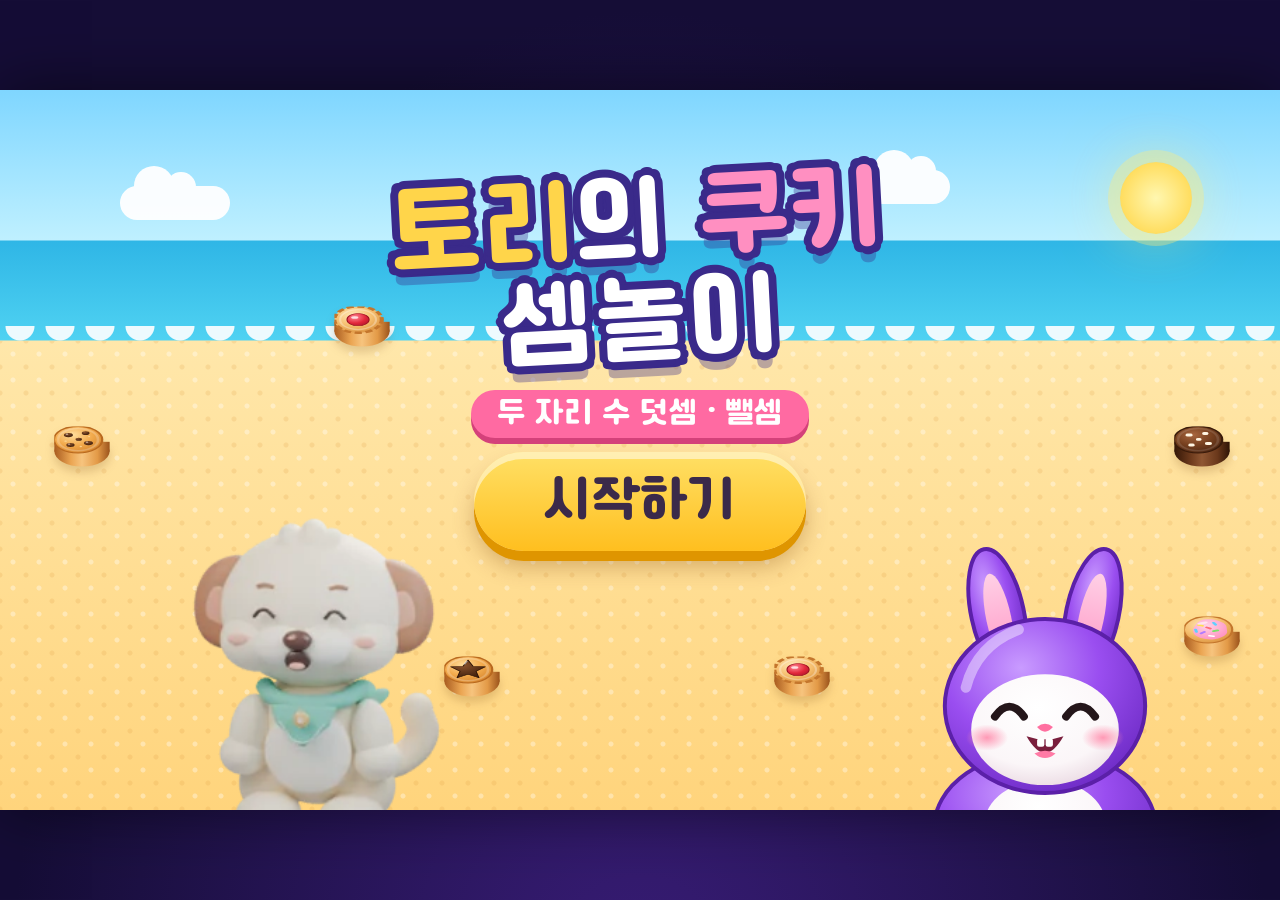
==== commit c7524e65: "Add animated Blender puppy to cookie math game" ====
--- a/math.html
+++ b/math.html
@@ -9,7 +9,7 @@
 <title>토리의 쿠키 셈놀이</title>
 <style>
 /* 글꼴: tools/embed_font.py 가 아래 표시 사이에 넣는다 */
-/*FONT-BEGIN*/@font-face{font-family:'Cafe24Ssurround';font-display:block;src:url([data-uri]) format('woff2')}/*FONT-END*/
+/*FONT-BEGIN*/@font-face{font-family:'Cafe24Ssurround';font-display:block;src:url([data-uri]) format('woff2')}/*FONT-END*/
 /* 1280x720 고정 캔버스를 화면에 맞춰 확대/축소하는 앱형 레이아웃. 자리값 색: 십=파랑, 일=주황 */
 :root{
   --navy:#1b2766; --navy-deep:#0f1846;
@@ -362,6 +362,20 @@
 @media (prefers-reduced-motion: reduce){
   *,*::before,*::after{animation-duration:.01ms!important;animation-iteration-count:1!important;transition-duration:.01ms!important}
 }
+
+/* Blender-rendered Tori: shared atlas, offline, no WebGL dependency. */
+.puppy25{position:relative;display:block;width:100%;height:100%;pointer-events:none}
+.puppy25 canvas,.puppy25 .puppy-poster{position:absolute;inset:0;width:100%;height:100%;object-fit:contain;display:block}
+.puppy25 canvas{opacity:0}.puppy25.puppy-ready canvas{opacity:1}
+.puppy25.puppy-ready .puppy-poster{visibility:hidden}
+.puppy-paws{display:block;position:relative;width:100%;height:100%}
+.puppy-paws .p{position:absolute;top:1px;width:58px;height:35px;object-fit:contain}
+.puppy-paws .p1{left:1px}.puppy-paws .p2{right:1px}
+#chTori{left:190px;top:-8px;width:240px;height:220px}
+.splashchars .chr-wrap.tori{width:450px;height:450px;bottom:-70px}
+.maptori{width:160px;height:160px}
+.podchar.a{left:80px;top:250px;width:310px;height:310px}
+@media(prefers-reduced-motion:reduce){.maptori .in{animation:none}.paws.tori .p{animation:none}}
 </style>
 </head>
 <body>
@@ -532,6 +546,127 @@
   </div>
 </div>
 
+<!-- PUPPY-ASSETS-BEGIN -->
+<script>
+const PUPPY_ASSETS = {"manifest":{"cell":320,"columns":8,"fps":15,"clips":{"normal":{"start":0,"count":24},"happy":{"start":24,"count":20},"sad":{"start":44,"count":16},"wow":{"start":60,"count":12},"lookLeft":{"start":72,"count":12},"lookRight":{"start":84,"count":12}},"crop":[44,18,232,218],"frames":96,"rows":12},"atlas":"[data-uri]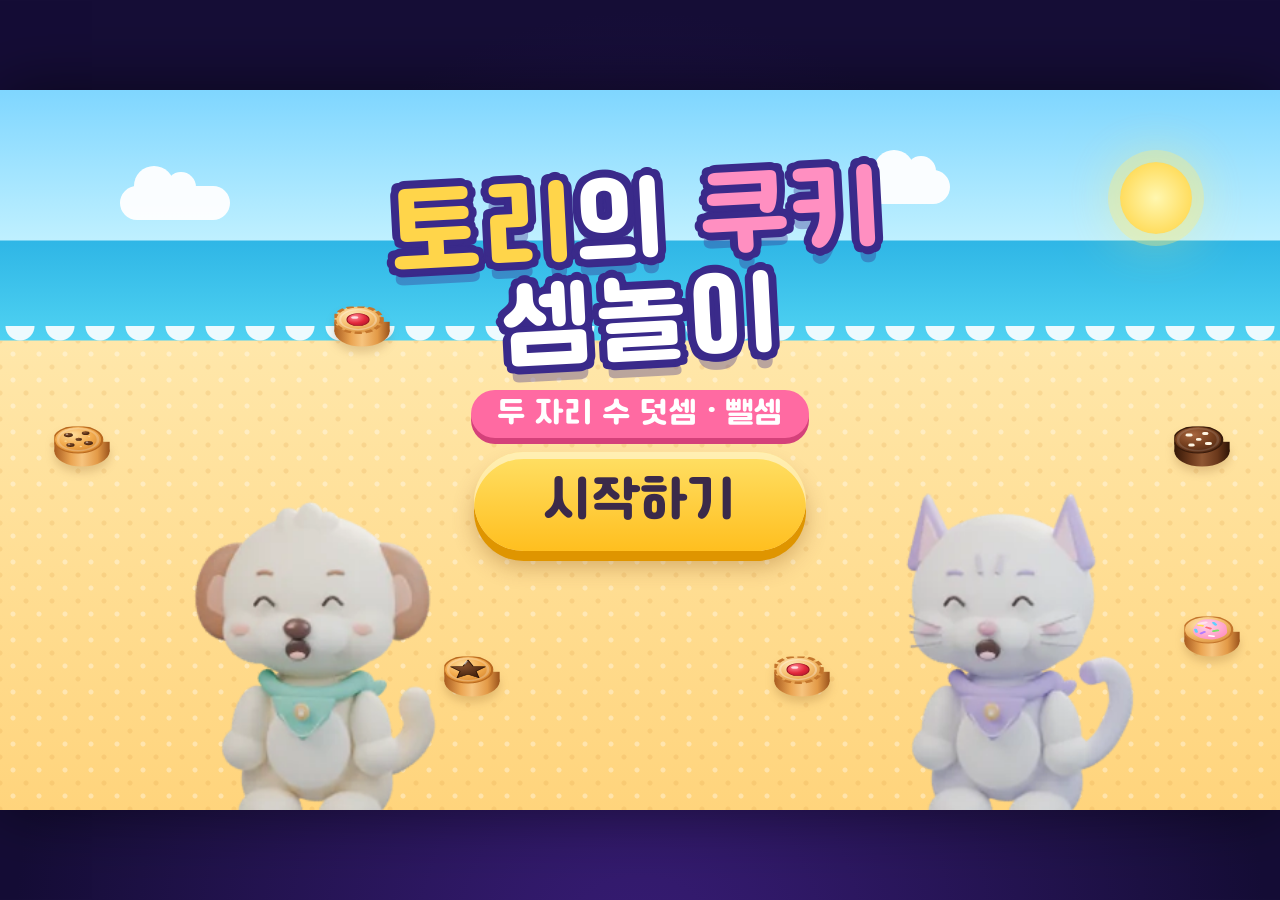
==== commit a89b4ee2: "Add matching animated 2.5D Bora cat to math game" ====
--- a/math.html
+++ b/math.html
@@ -372,10 +372,12 @@
 .puppy-paws .p{position:absolute;top:1px;width:58px;height:35px;object-fit:contain}
 .puppy-paws .p1{left:1px}.puppy-paws .p2{right:1px}
 #chTori{left:190px;top:-8px;width:240px;height:220px}
-.splashchars .chr-wrap.tori{width:450px;height:450px;bottom:-70px}
+#chBora{left:850px;top:-8px;width:240px;height:220px}
+.splashchars .chr-wrap.tori,.splashchars .chr-wrap.bora{width:450px;height:450px;bottom:-70px}
 .maptori{width:160px;height:160px}
 .podchar.a{left:80px;top:250px;width:310px;height:310px}
-@media(prefers-reduced-motion:reduce){.maptori .in{animation:none}.paws.tori .p{animation:none}}
+.podchar.b{left:300px;top:250px;width:310px;height:310px}
+@media(prefers-reduced-motion:reduce){.maptori .in{animation:none}.paws .p{animation:none}}
 </style>
 </head>
 <body>
@@ -549,30 +551,40 @@
 <!-- PUPPY-ASSETS-BEGIN -->
 <script>
 const PUPPY_ASSETS = {"manifest":{"cell":320,"columns":8,"fps":15,"clips":{"normal":{"start":0,"count":24},"happy":{"start":24,"count":20},"sad":{"start":44,"count":16},"wow":{"start":60,"count":12},"lookLeft":{"start":72,"count":12},"lookRight":{"start":84,"count":12}},"crop":[44,18,232,218],"frames":96,"rows":12},"atlas":"[data-uri]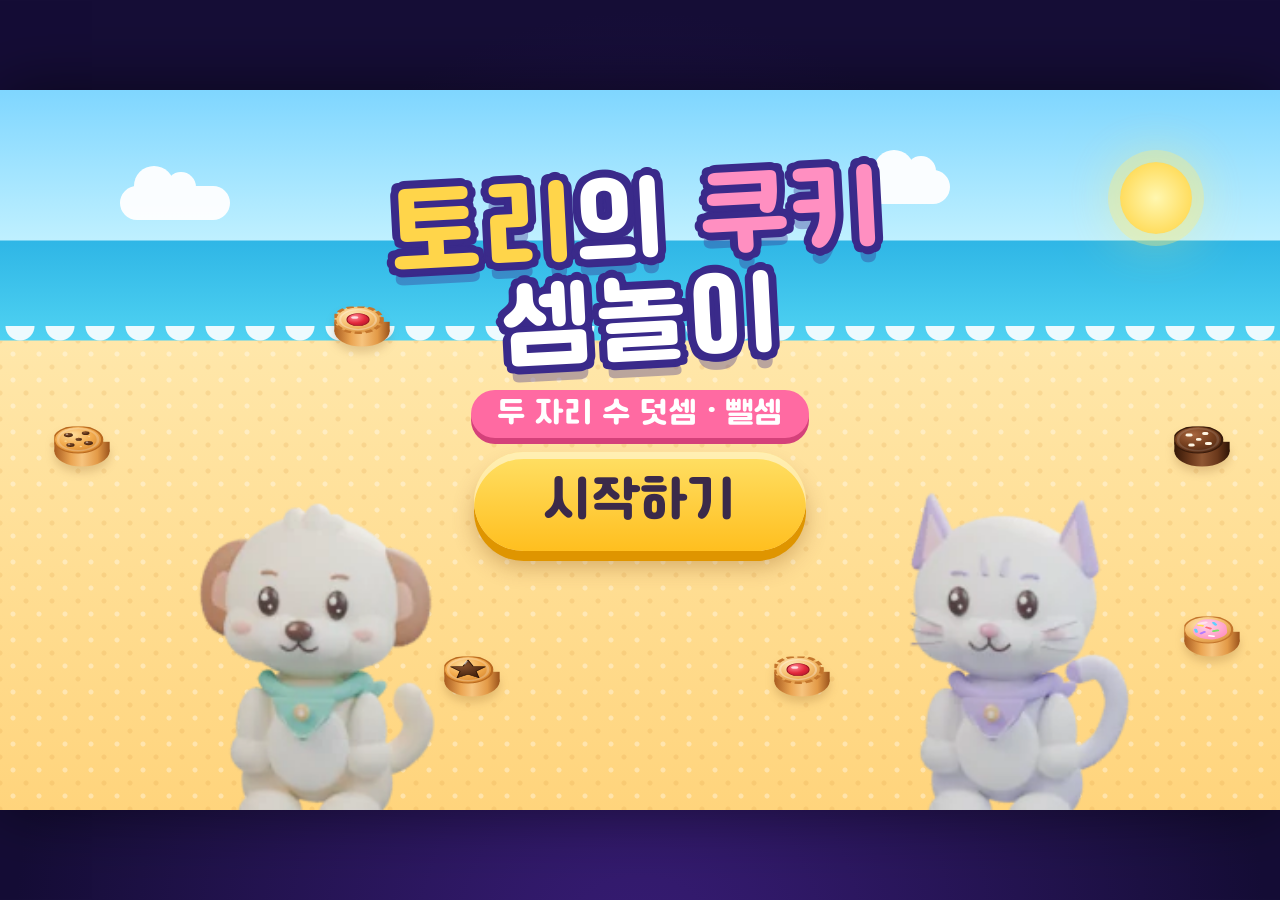
==== commit d15d19cd: "Give puppy and cat distinct natural motion and reaction timing" ====
--- a/math.html
+++ b/math.html
@@ -110,8 +110,10 @@
 .paws{position:absolute;top:178px;width:160px;height:40px;z-index:4;pointer-events:none}
 .paws.tori{left:230px}.paws.bora{left:890px}
 .paws .p{transform-box:fill-box;transform-origin:50% 100%;transition:transform .2s}
-.paws.clap .p1{animation:pawtap .3s ease-in-out infinite alternate}
-.paws.clap .p2{animation:pawtap .3s ease-in-out infinite alternate .15s}
+.paws.tori[data-motion=happy] .p1{animation:pawtap .26s ease-in-out 4 alternate}
+.paws.tori[data-motion=happy] .p2{animation:pawtap .26s ease-in-out 4 alternate .12s}
+.paws.bora .p{transition:opacity .15s ease}
+.paws.bora[data-motion=happy] .p2,.paws.bora[data-motion=eat] .p1,.paws.bora[data-motion=curious] .p1{opacity:0}
 @keyframes pawtap{from{transform:translateY(0)}to{transform:translateY(-12px) rotate(-6deg)}}
 
 /* ---------- 말풍선 / 칠판 ---------- */
@@ -550,135 +552,104 @@
 
 <!-- PUPPY-ASSETS-BEGIN -->
 <script>
-const PUPPY_ASSETS = {"manifest":{"cell":320,"columns":8,"fps":15,"clips":{"normal":{"start":0,"count":24},"happy":{"start":24,"count":20},"sad":{"start":44,"count":16},"wow":{"start":60,"count":12},"lookLeft":{"start":72,"count":12},"lookRight":{"start":84,"count":12}},"crop":[44,18,232,218],"frames":96,"rows":12},"atlas":"[data-uri]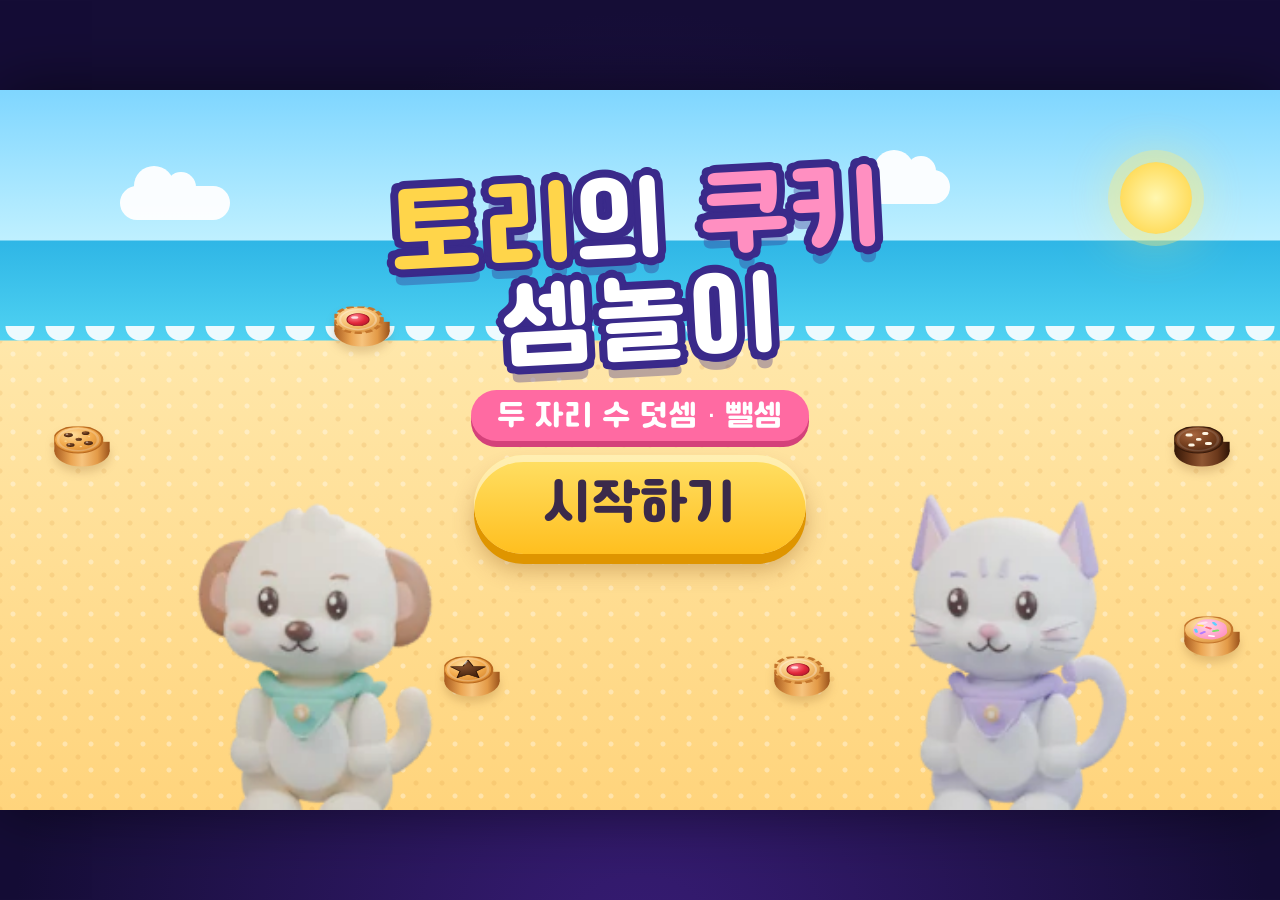
==== commit 780d22fe: "Stage cookie lessons, exchanges, explanations and reward reveals" ====
--- a/math.html
+++ b/math.html
@@ -9,7 +9,7 @@
 <title>토리의 쿠키 셈놀이</title>
 <style>
 /* 글꼴: tools/embed_font.py 가 아래 표시 사이에 넣는다 */
-/*FONT-BEGIN*/@font-face{font-family:'Cafe24Ssurround';font-display:block;src:url([data-uri]) format('woff2')}/*FONT-END*/
+/*FONT-BEGIN*/@font-face{font-family:'Cafe24Ssurround';font-display:block;src:url([data-uri]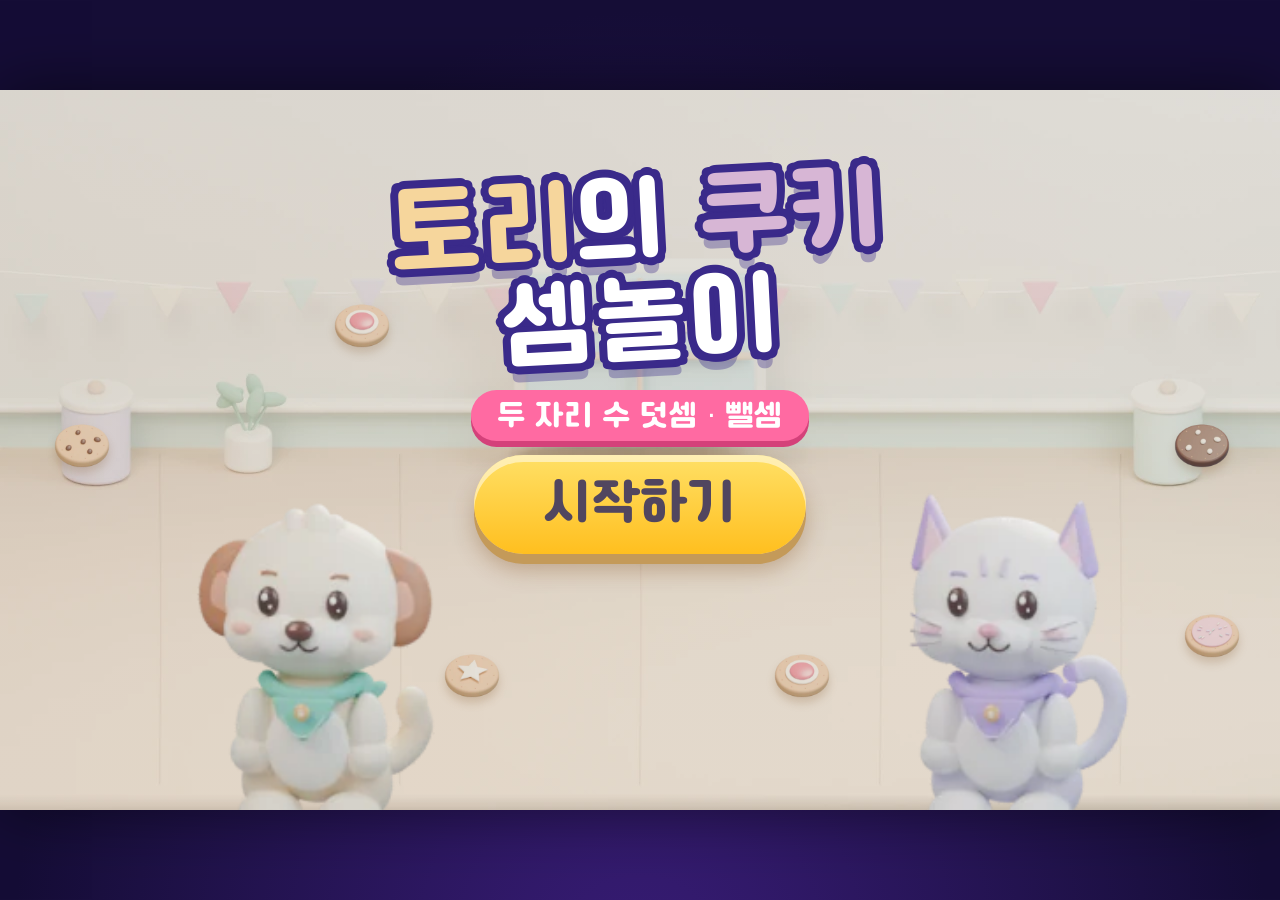
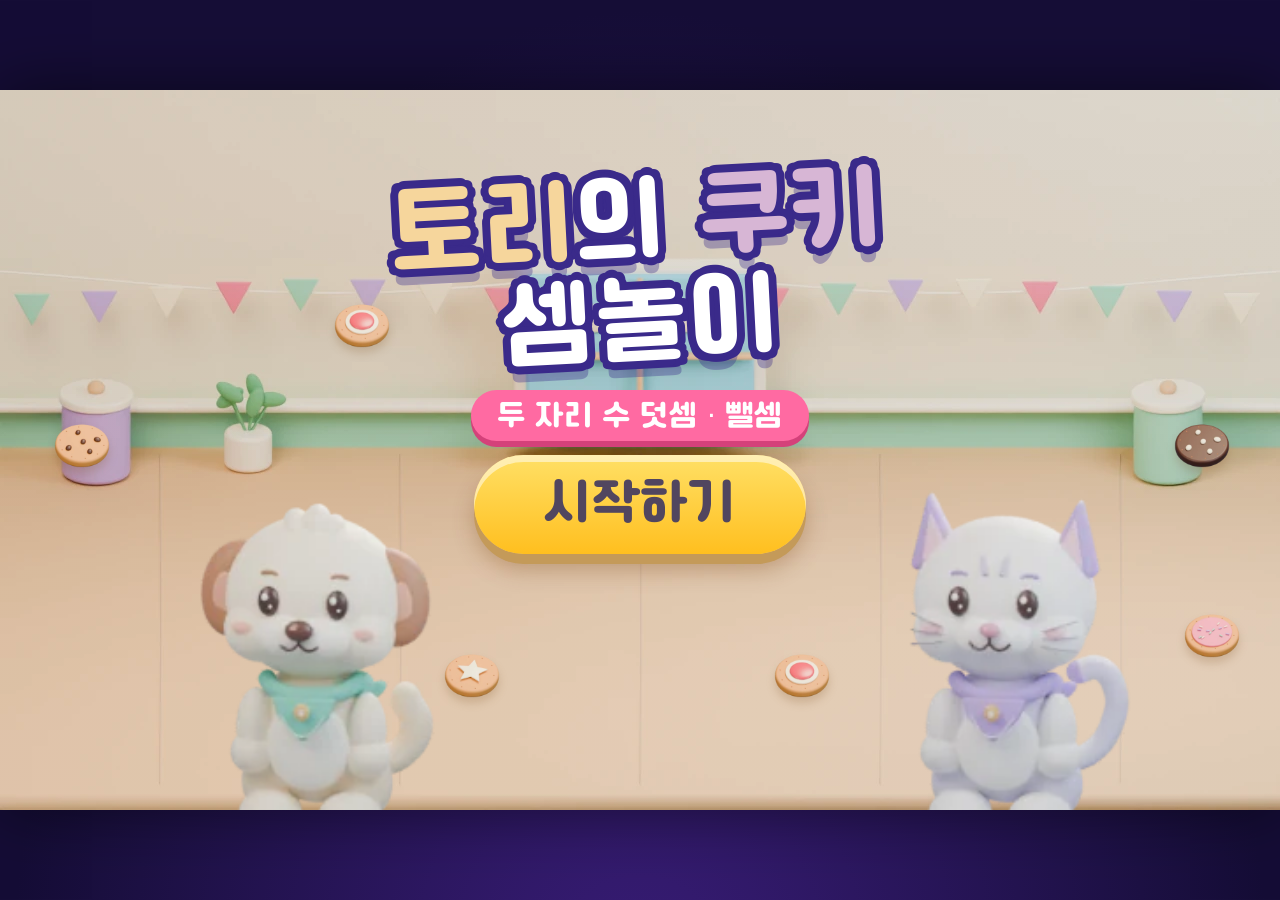
